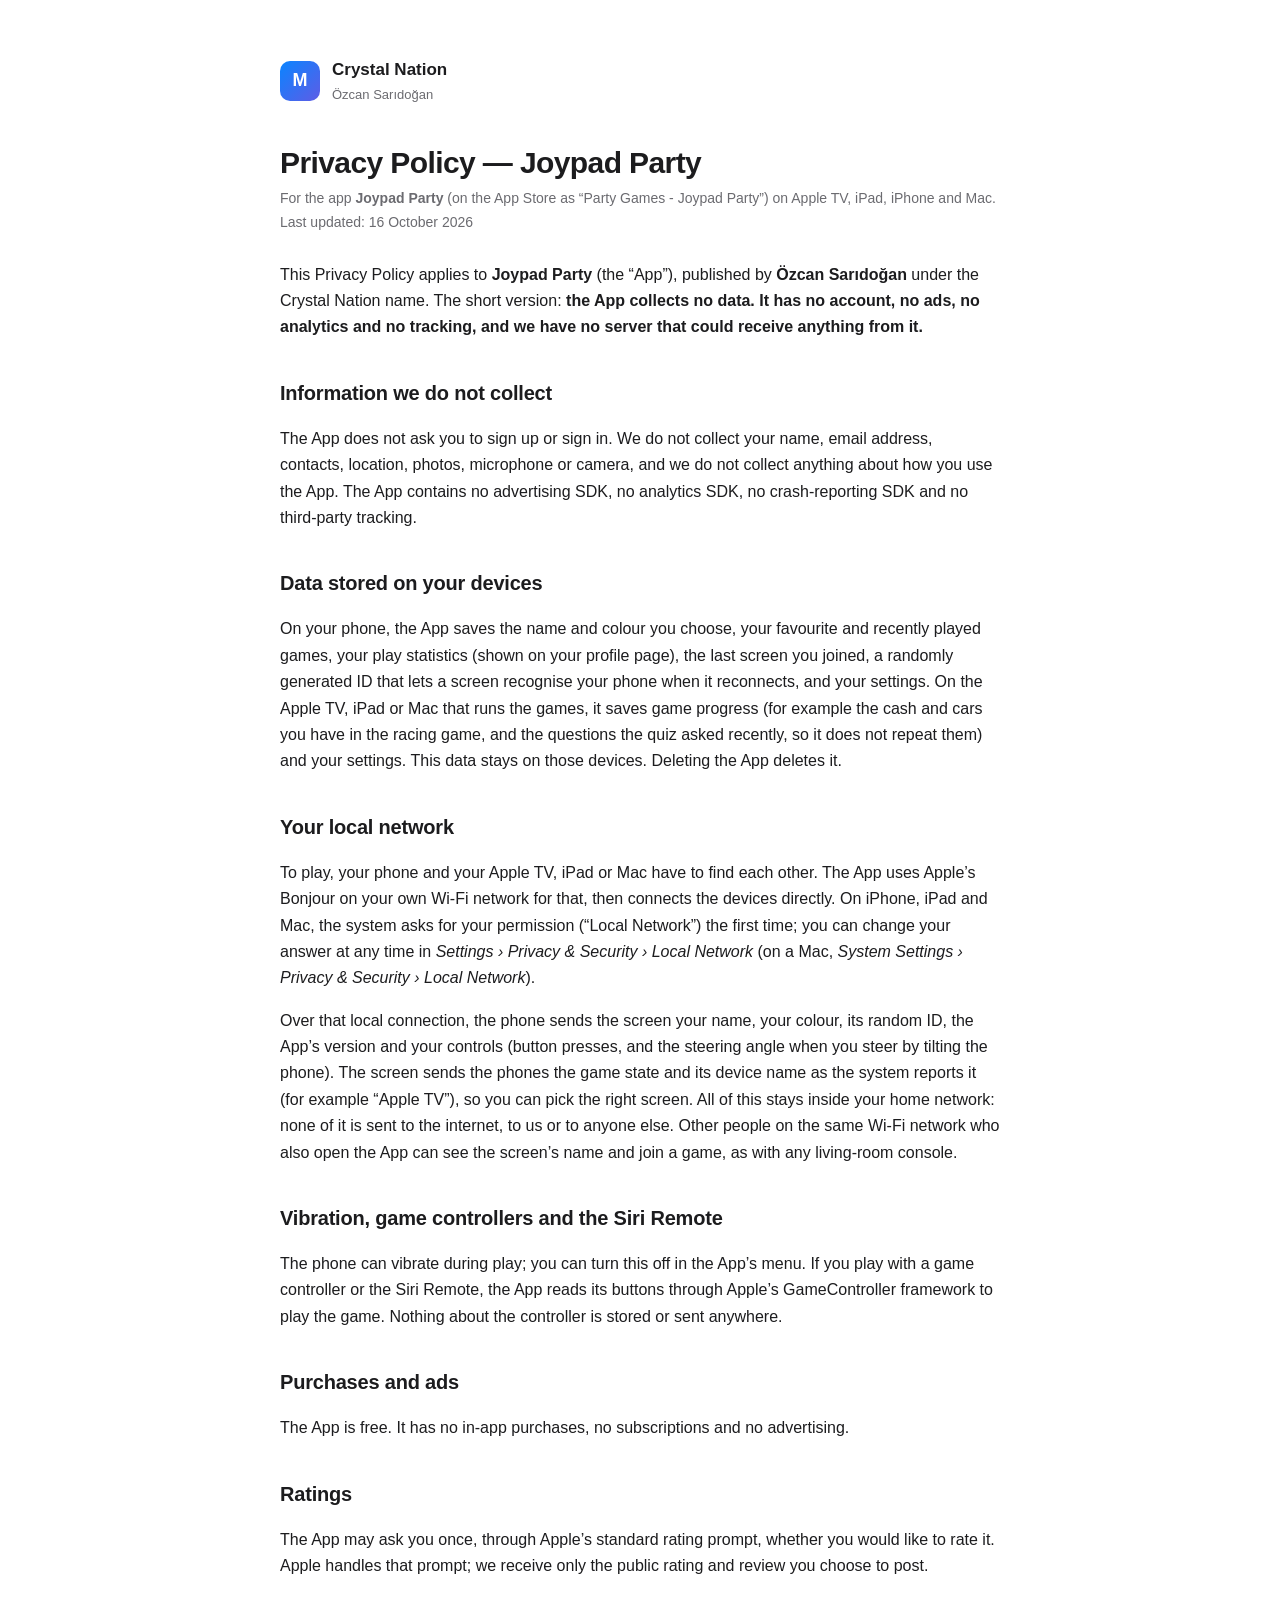
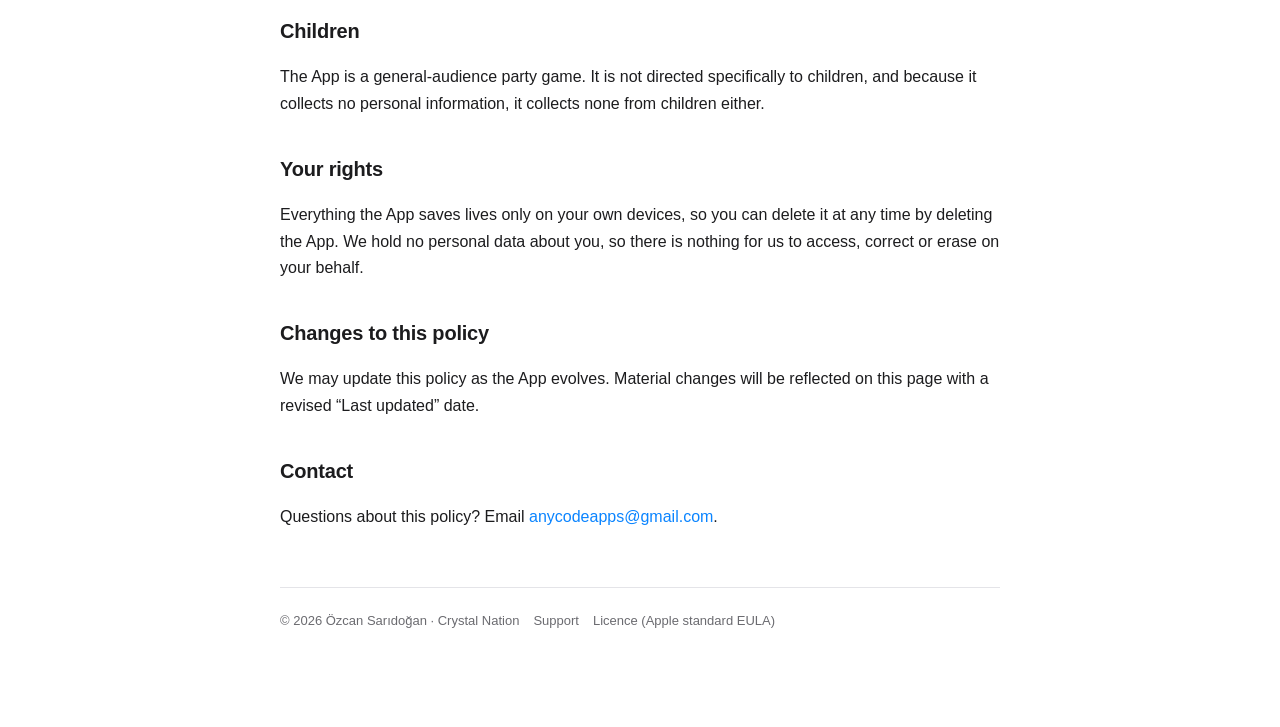
==== privacy-joypad-party.html @ 6510ea64 "Joypad Party: publisher name Crystal Nation" ====
<!doctype html>
<html lang="en">
<head>
<meta charset="utf-8">
<meta name="viewport" content="width=device-width, initial-scale=1">
<title>Privacy Policy — Joypad Party</title>
<link rel="stylesheet" href="style.css">
</head>
<body>
<div class="wrap">
  <header class="site">
    <div class="logo">M</div>
    <div class="brand">Crystal Nation<small>Özcan Sarıdoğan</small></div>
  </header>

  <h1>Privacy Policy — Joypad Party</h1>
  <p class="updated" style="margin-bottom:0">For the app <strong>Joypad Party</strong> (on the App Store as “Party Games - Joypad Party”) on Apple TV, iPad, iPhone and Mac.</p>
  <p class="updated">Last updated: 16 October 2026</p>

  <p>This Privacy Policy applies to <strong>Joypad Party</strong> (the “App”), published by <strong>Özcan Sarıdoğan</strong>
  under the Crystal Nation name. The short version: <strong>the App collects no data. It has no account, no ads, no analytics and
  no tracking, and we have no server that could receive anything from it.</strong></p>

  <h2>Information we do not collect</h2>
  <p>The App does not ask you to sign up or sign in. We do not collect your name, email address, contacts, location, photos,
  microphone or camera, and we do not collect anything about how you use the App. The App contains no advertising SDK, no
  analytics SDK, no crash-reporting SDK and no third-party tracking.</p>

  <h2>Data stored on your devices</h2>
  <p>On your phone, the App saves the name and colour you choose, your favourite and recently played games, your play
  statistics (shown on your profile page), the last screen you joined, a randomly generated ID that lets a screen recognise
  your phone when it reconnects, and your settings. On the Apple TV, iPad or Mac that runs the games, it saves game progress
  (for example the cash and cars you have in the racing game, and the questions the quiz asked recently, so it does not
  repeat them) and your settings. This data stays on those devices. Deleting the App deletes it.</p>

  <h2>Your local network</h2>
  <p>To play, your phone and your Apple TV, iPad or Mac have to find each other. The App uses Apple’s Bonjour on your own
  Wi-Fi network for that, then connects the devices directly. On iPhone, iPad and Mac, the system asks for your permission
  (“Local Network”) the first time; you can change your answer at any time in <em>Settings › Privacy &amp; Security › Local
  Network</em> (on a Mac, <em>System Settings › Privacy &amp; Security › Local Network</em>).</p>
  <p>Over that local connection, the phone sends the screen your name, your colour, its random ID, the App’s version and
  your controls (button presses, and the steering angle when you steer by tilting the phone). The screen sends the phones the
  game state and its device name as the system reports it (for example “Apple TV”), so you can pick the right screen. All of
  this stays inside your home network: none of it is sent to the internet, to us or to anyone else. Other people on the same
  Wi-Fi network who also open the App can see the screen’s name and join a game, as with any living-room console.</p>

  <h2>Vibration, game controllers and the Siri Remote</h2>
  <p>The phone can vibrate during play; you can turn this off in the App’s menu. If you play with a game controller or the
  Siri Remote, the App reads its buttons through Apple’s GameController framework to play the game. Nothing about the
  controller is stored or sent anywhere.</p>

  <h2>Purchases and ads</h2>
  <p>The App is free. It has no in-app purchases, no subscriptions and no advertising.</p>

  <h2>Ratings</h2>
  <p>The App may ask you once, through Apple’s standard rating prompt, whether you would like to rate it. Apple handles that
  prompt; we receive only the public rating and review you choose to post.</p>

  <h2>Children</h2>
  <p>The App is a general-audience party game. It is not directed specifically to children, and because it collects no
  personal information, it collects none from children either.</p>

  <h2>Your rights</h2>
  <p>Everything the App saves lives only on your own devices, so you can delete it at any time by deleting the App. We hold no
  personal data about you, so there is nothing for us to access, correct or erase on your behalf.</p>

  <h2>Changes to this policy</h2>
  <p>We may update this policy as the App evolves. Material changes will be reflected on this page with a revised “Last
  updated” date.</p>

  <h2>Contact</h2>
  <p class="contact">Questions about this policy? Email
  <a href="mailto:anycodeapps@gmail.com">anycodeapps@gmail.com</a>.</p>

  <footer class="site">
    <span>© 2026 Özcan Sarıdoğan · Crystal Nation</span>
    <a href="support-joypad-party.html">Support</a>
    <a href="https://www.apple.com/legal/internet-services/itunes/dev/stdeula/">Licence (Apple standard EULA)</a>
  </footer>
</div>
</body>
</html>
---- style.css ----
:root {
  --bg: #ffffff;
  --fg: #1c1c1e;
  --muted: #6b6b70;
  --card: #f6f6f8;
  --border: #e4e4e8;
  --accent: #0a84ff;
  --maxw: 720px;
}
@media (prefers-color-scheme: dark) {
  :root {
    --bg: #0f0f11;
    --fg: #ececf0;
    --muted: #9a9aa2;
    --card: #1a1a1e;
    --border: #2a2a30;
    --accent: #4aa3ff;
  }
}
* { box-sizing: border-box; }
html { -webkit-text-size-adjust: 100%; }
body {
  margin: 0;
  background: var(--bg);
  color: var(--fg);
  font: 16px/1.65 -apple-system, BlinkMacSystemFont, "Segoe UI", Roboto, Helvetica, Arial, sans-serif;
  padding: 0 20px;
}
.wrap { max-width: var(--maxw); margin: 0 auto; padding: 56px 0 96px; }
header.site { display: flex; align-items: center; gap: 12px; margin-bottom: 40px; }
header.site .logo {
  width: 40px; height: 40px; border-radius: 10px;
  background: linear-gradient(135deg, #0a84ff, #5e5ce6);
  display: grid; place-items: center; color: #fff; font-weight: 700; font-size: 18px;
}
header.site .brand { font-weight: 600; font-size: 17px; }
header.site .brand small { display: block; color: var(--muted); font-weight: 400; font-size: 13px; }
h1 { font-size: 30px; line-height: 1.2; margin: 0 0 6px; letter-spacing: -0.02em; }
h2 { font-size: 20px; margin: 36px 0 10px; letter-spacing: -0.01em; }
.updated { color: var(--muted); font-size: 14px; margin: 0 0 28px; }
p, li { color: var(--fg); }
a { color: var(--accent); text-decoration: none; }
a:hover { text-decoration: underline; }
ul { padding-left: 20px; }
li { margin: 6px 0; }
.card {
  background: var(--card); border: 1px solid var(--border);
  border-radius: 14px; padding: 20px 22px; margin: 18px 0;
}
.grid { display: grid; gap: 14px; grid-template-columns: 1fr 1fr; margin-top: 24px; }
@media (max-width: 560px) { .grid { grid-template-columns: 1fr; } }
.tile {
  display: block; background: var(--card); border: 1px solid var(--border);
  border-radius: 14px; padding: 18px 20px; color: var(--fg);
}
.tile:hover { border-color: var(--accent); text-decoration: none; }
.tile strong { display: block; font-size: 16px; margin-bottom: 2px; }
.tile span { color: var(--muted); font-size: 14px; }
footer.site {
  margin-top: 56px; padding-top: 22px; border-top: 1px solid var(--border);
  color: var(--muted); font-size: 13px; display: flex; flex-wrap: wrap; gap: 14px;
}
footer.site a { color: var(--muted); }
.contact { font-weight: 500; }
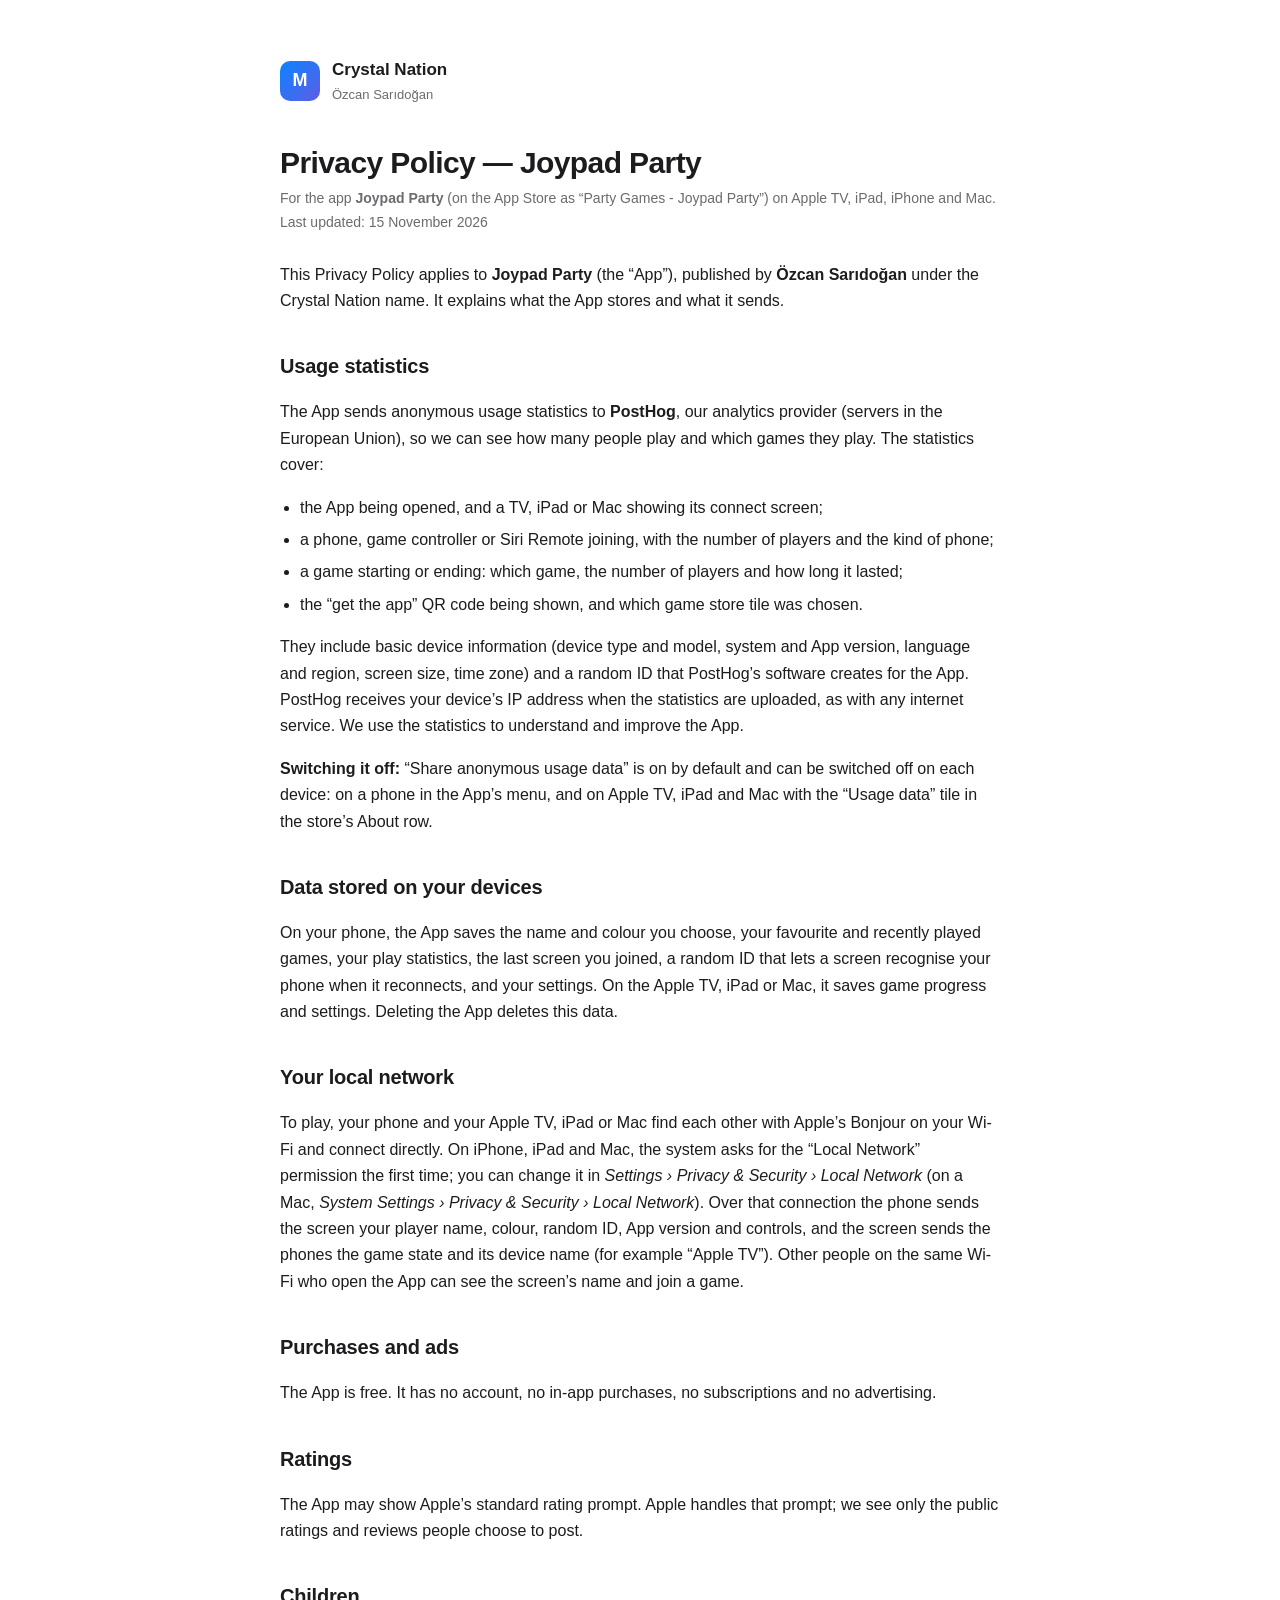
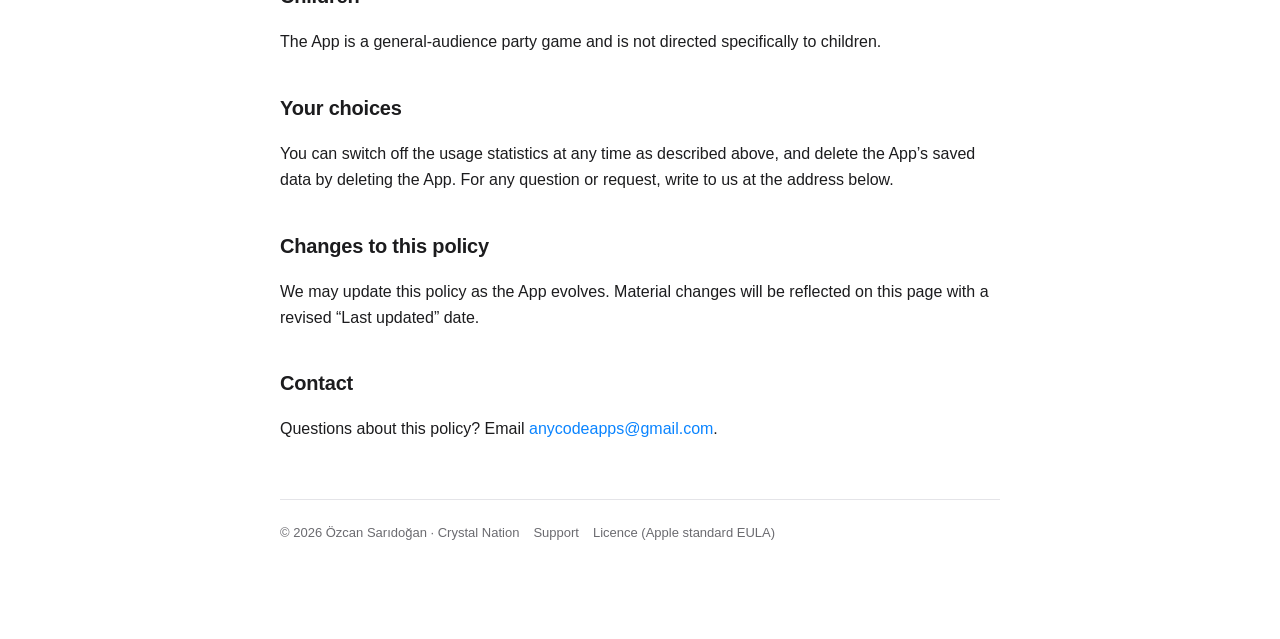
==== commit b0403513: "Joypad Party: usage statistics (PostHog) in the privacy policy Co-Authored-By: Claude Opus 5.5 <nore" ====
--- a/privacy-joypad-party.html
+++ b/privacy-joypad-party.html
@@ -15,54 +15,52 @@
 
   <h1>Privacy Policy — Joypad Party</h1>
   <p class="updated" style="margin-bottom:0">For the app <strong>Joypad Party</strong> (on the App Store as “Party Games - Joypad Party”) on Apple TV, iPad, iPhone and Mac.</p>
-  <p class="updated">Last updated: 16 October 2026</p>
+  <p class="updated">Last updated: 15 November 2026</p>
 
   <p>This Privacy Policy applies to <strong>Joypad Party</strong> (the “App”), published by <strong>Özcan Sarıdoğan</strong>
-  under the Crystal Nation name. The short version: <strong>the App collects no data. It has no account, no ads, no analytics and
-  no tracking, and we have no server that could receive anything from it.</strong></p>
+  under the Crystal Nation name. It explains what the App stores and what it sends.</p>
 
-  <h2>Information we do not collect</h2>
-  <p>The App does not ask you to sign up or sign in. We do not collect your name, email address, contacts, location, photos,
-  microphone or camera, and we do not collect anything about how you use the App. The App contains no advertising SDK, no
-  analytics SDK, no crash-reporting SDK and no third-party tracking.</p>
+  <h2>Usage statistics</h2>
+  <p>The App sends anonymous usage statistics to <strong>PostHog</strong>, our analytics provider (servers in the European
+  Union), so we can see how many people play and which games they play. The statistics cover:</p>
+  <ul>
+    <li>the App being opened, and a TV, iPad or Mac showing its connect screen;</li>
+    <li>a phone, game controller or Siri Remote joining, with the number of players and the kind of phone;</li>
+    <li>a game starting or ending: which game, the number of players and how long it lasted;</li>
+    <li>the “get the app” QR code being shown, and which game store tile was chosen.</li>
+  </ul>
+  <p>They include basic device information (device type and model, system and App version, language and region, screen
+  size, time zone) and a random ID that PostHog’s software creates for the App. PostHog receives your device’s IP address
+  when the statistics are uploaded, as with any internet service. We use the statistics to understand and improve the App.</p>
+  <p><strong>Switching it off:</strong> “Share anonymous usage data” is on by default and can be switched off on each device:
+  on a phone in the App’s menu, and on Apple TV, iPad and Mac with the “Usage data” tile in the store’s About row.</p>
 
   <h2>Data stored on your devices</h2>
   <p>On your phone, the App saves the name and colour you choose, your favourite and recently played games, your play
-  statistics (shown on your profile page), the last screen you joined, a randomly generated ID that lets a screen recognise
-  your phone when it reconnects, and your settings. On the Apple TV, iPad or Mac that runs the games, it saves game progress
-  (for example the cash and cars you have in the racing game, and the questions the quiz asked recently, so it does not
-  repeat them) and your settings. This data stays on those devices. Deleting the App deletes it.</p>
+  statistics, the last screen you joined, a random ID that lets a screen recognise your phone when it reconnects, and your
+  settings. On the Apple TV, iPad or Mac, it saves game progress and settings. Deleting the App deletes this data.</p>
 
   <h2>Your local network</h2>
-  <p>To play, your phone and your Apple TV, iPad or Mac have to find each other. The App uses Apple’s Bonjour on your own
-  Wi-Fi network for that, then connects the devices directly. On iPhone, iPad and Mac, the system asks for your permission
-  (“Local Network”) the first time; you can change your answer at any time in <em>Settings › Privacy &amp; Security › Local
-  Network</em> (on a Mac, <em>System Settings › Privacy &amp; Security › Local Network</em>).</p>
-  <p>Over that local connection, the phone sends the screen your name, your colour, its random ID, the App’s version and
-  your controls (button presses, and the steering angle when you steer by tilting the phone). The screen sends the phones the
-  game state and its device name as the system reports it (for example “Apple TV”), so you can pick the right screen. All of
-  this stays inside your home network: none of it is sent to the internet, to us or to anyone else. Other people on the same
-  Wi-Fi network who also open the App can see the screen’s name and join a game, as with any living-room console.</p>
-
-  <h2>Vibration, game controllers and the Siri Remote</h2>
-  <p>The phone can vibrate during play; you can turn this off in the App’s menu. If you play with a game controller or the
-  Siri Remote, the App reads its buttons through Apple’s GameController framework to play the game. Nothing about the
-  controller is stored or sent anywhere.</p>
+  <p>To play, your phone and your Apple TV, iPad or Mac find each other with Apple’s Bonjour on your Wi-Fi and connect
+  directly. On iPhone, iPad and Mac, the system asks for the “Local Network” permission the first time; you can change it in
+  <em>Settings › Privacy &amp; Security › Local Network</em> (on a Mac, <em>System Settings › Privacy &amp; Security ›
+  Local Network</em>). Over that connection the phone sends the screen your player name, colour, random ID, App version and
+  controls, and the screen sends the phones the game state and its device name (for example “Apple TV”). Other people on the
+  same Wi-Fi who open the App can see the screen’s name and join a game.</p>
 
   <h2>Purchases and ads</h2>
-  <p>The App is free. It has no in-app purchases, no subscriptions and no advertising.</p>
+  <p>The App is free. It has no account, no in-app purchases, no subscriptions and no advertising.</p>
 
   <h2>Ratings</h2>
-  <p>The App may ask you once, through Apple’s standard rating prompt, whether you would like to rate it. Apple handles that
-  prompt; we receive only the public rating and review you choose to post.</p>
+  <p>The App may show Apple’s standard rating prompt. Apple handles that prompt; we see only the public ratings and reviews
+  people choose to post.</p>
 
   <h2>Children</h2>
-  <p>The App is a general-audience party game. It is not directed specifically to children, and because it collects no
-  personal information, it collects none from children either.</p>
+  <p>The App is a general-audience party game and is not directed specifically to children.</p>
 
-  <h2>Your rights</h2>
-  <p>Everything the App saves lives only on your own devices, so you can delete it at any time by deleting the App. We hold no
-  personal data about you, so there is nothing for us to access, correct or erase on your behalf.</p>
+  <h2>Your choices</h2>
+  <p>You can switch off the usage statistics at any time as described above, and delete the App’s saved data by deleting the
+  App. For any question or request, write to us at the address below.</p>
 
   <h2>Changes to this policy</h2>
   <p>We may update this policy as the App evolves. Material changes will be reflected on this page with a revised “Last
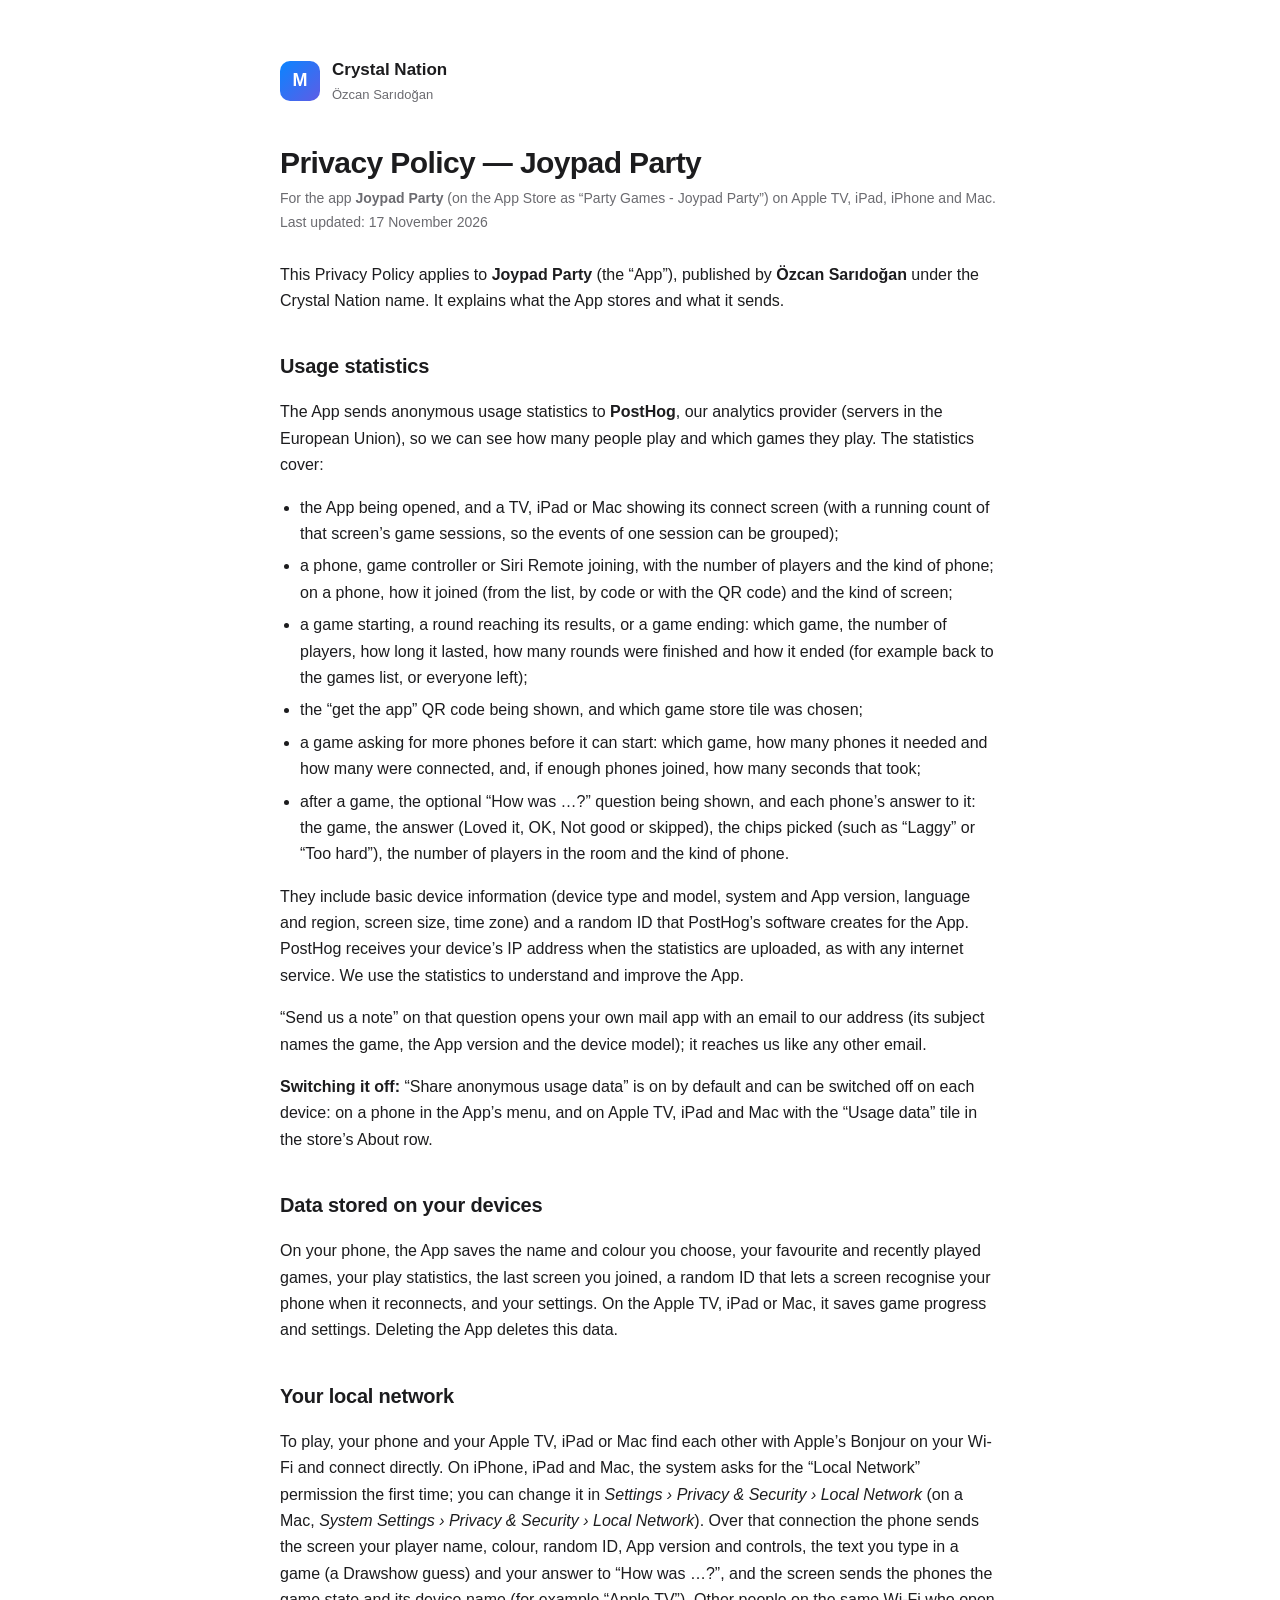
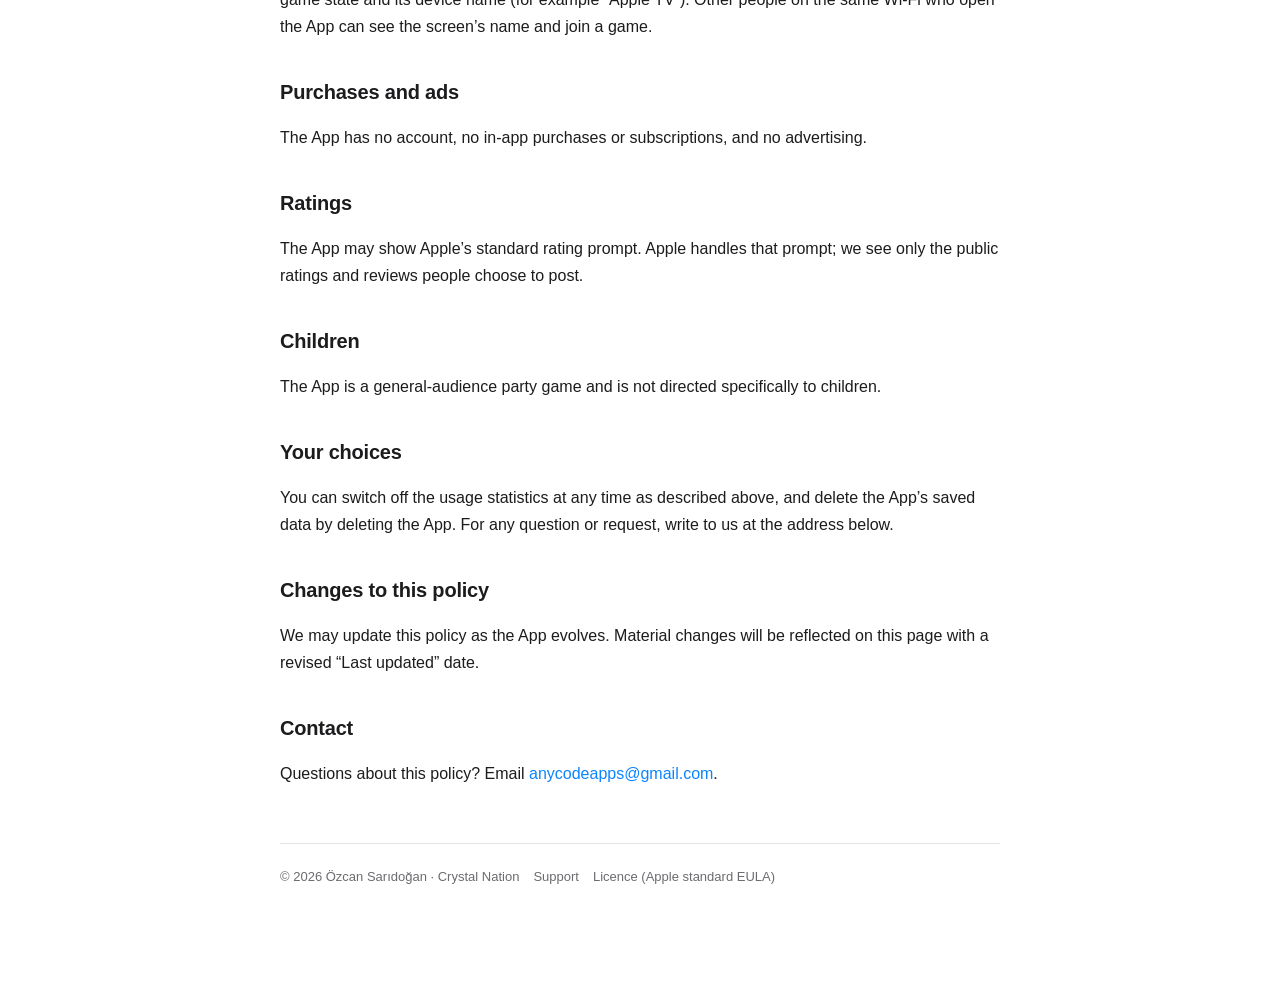
==== commit 41110a94: "Joypad Party 1.2.0: privacy (feedback answers, rounds, phone counts) + support (8 games, players per" ====
--- a/privacy-joypad-party.html
+++ b/privacy-joypad-party.html
@@ -15,7 +15,7 @@
 
   <h1>Privacy Policy — Joypad Party</h1>
   <p class="updated" style="margin-bottom:0">For the app <strong>Joypad Party</strong> (on the App Store as “Party Games - Joypad Party”) on Apple TV, iPad, iPhone and Mac.</p>
-  <p class="updated">Last updated: 15 November 2026</p>
+  <p class="updated">Last updated: 17 November 2026</p>
 
   <p>This Privacy Policy applies to <strong>Joypad Party</strong> (the “App”), published by <strong>Özcan Sarıdoğan</strong>
   under the Crystal Nation name. It explains what the App stores and what it sends.</p>
@@ -24,14 +24,17 @@
   <p>The App sends anonymous usage statistics to <strong>PostHog</strong>, our analytics provider (servers in the European
   Union), so we can see how many people play and which games they play. The statistics cover:</p>
   <ul>
-    <li>the App being opened, and a TV, iPad or Mac showing its connect screen;</li>
-    <li>a phone, game controller or Siri Remote joining, with the number of players and the kind of phone;</li>
-    <li>a game starting or ending: which game, the number of players and how long it lasted;</li>
-    <li>the “get the app” QR code being shown, and which game store tile was chosen.</li>
+    <li>the App being opened, and a TV, iPad or Mac showing its connect screen (with a running count of that screen’s game sessions, so the events of one session can be grouped);</li>
+    <li>a phone, game controller or Siri Remote joining, with the number of players and the kind of phone; on a phone, how it joined (from the list, by code or with the QR code) and the kind of screen;</li>
+    <li>a game starting, a round reaching its results, or a game ending: which game, the number of players, how long it lasted, how many rounds were finished and how it ended (for example back to the games list, or everyone left);</li>
+    <li>the “get the app” QR code being shown, and which game store tile was chosen;</li>
+    <li>a game asking for more phones before it can start: which game, how many phones it needed and how many were connected, and, if enough phones joined, how many seconds that took;</li>
+    <li>after a game, the optional “How was …?” question being shown, and each phone’s answer to it: the game, the answer (Loved it, OK, Not good or skipped), the chips picked (such as “Laggy” or “Too hard”), the number of players in the room and the kind of phone.</li>
   </ul>
   <p>They include basic device information (device type and model, system and App version, language and region, screen
   size, time zone) and a random ID that PostHog’s software creates for the App. PostHog receives your device’s IP address
   when the statistics are uploaded, as with any internet service. We use the statistics to understand and improve the App.</p>
+  <p>“Send us a note” on that question opens your own mail app with an email to our address (its subject names the game, the App version and the device model); it reaches us like any other email.</p>
   <p><strong>Switching it off:</strong> “Share anonymous usage data” is on by default and can be switched off on each device:
   on a phone in the App’s menu, and on Apple TV, iPad and Mac with the “Usage data” tile in the store’s About row.</p>
 
@@ -45,11 +48,11 @@
   directly. On iPhone, iPad and Mac, the system asks for the “Local Network” permission the first time; you can change it in
   <em>Settings › Privacy &amp; Security › Local Network</em> (on a Mac, <em>System Settings › Privacy &amp; Security ›
   Local Network</em>). Over that connection the phone sends the screen your player name, colour, random ID, App version and
-  controls, and the screen sends the phones the game state and its device name (for example “Apple TV”). Other people on the
+  controls, the text you type in a game (a Drawshow guess) and your answer to “How was …?”, and the screen sends the phones the game state and its device name (for example “Apple TV”). Other people on the
   same Wi-Fi who open the App can see the screen’s name and join a game.</p>
 
   <h2>Purchases and ads</h2>
-  <p>The App is free. It has no account, no in-app purchases, no subscriptions and no advertising.</p>
+  <p>The App has no account, no in-app purchases or subscriptions, and no advertising.</p>
 
   <h2>Ratings</h2>
   <p>The App may show Apple’s standard rating prompt. Apple handles that prompt; we see only the public ratings and reviews
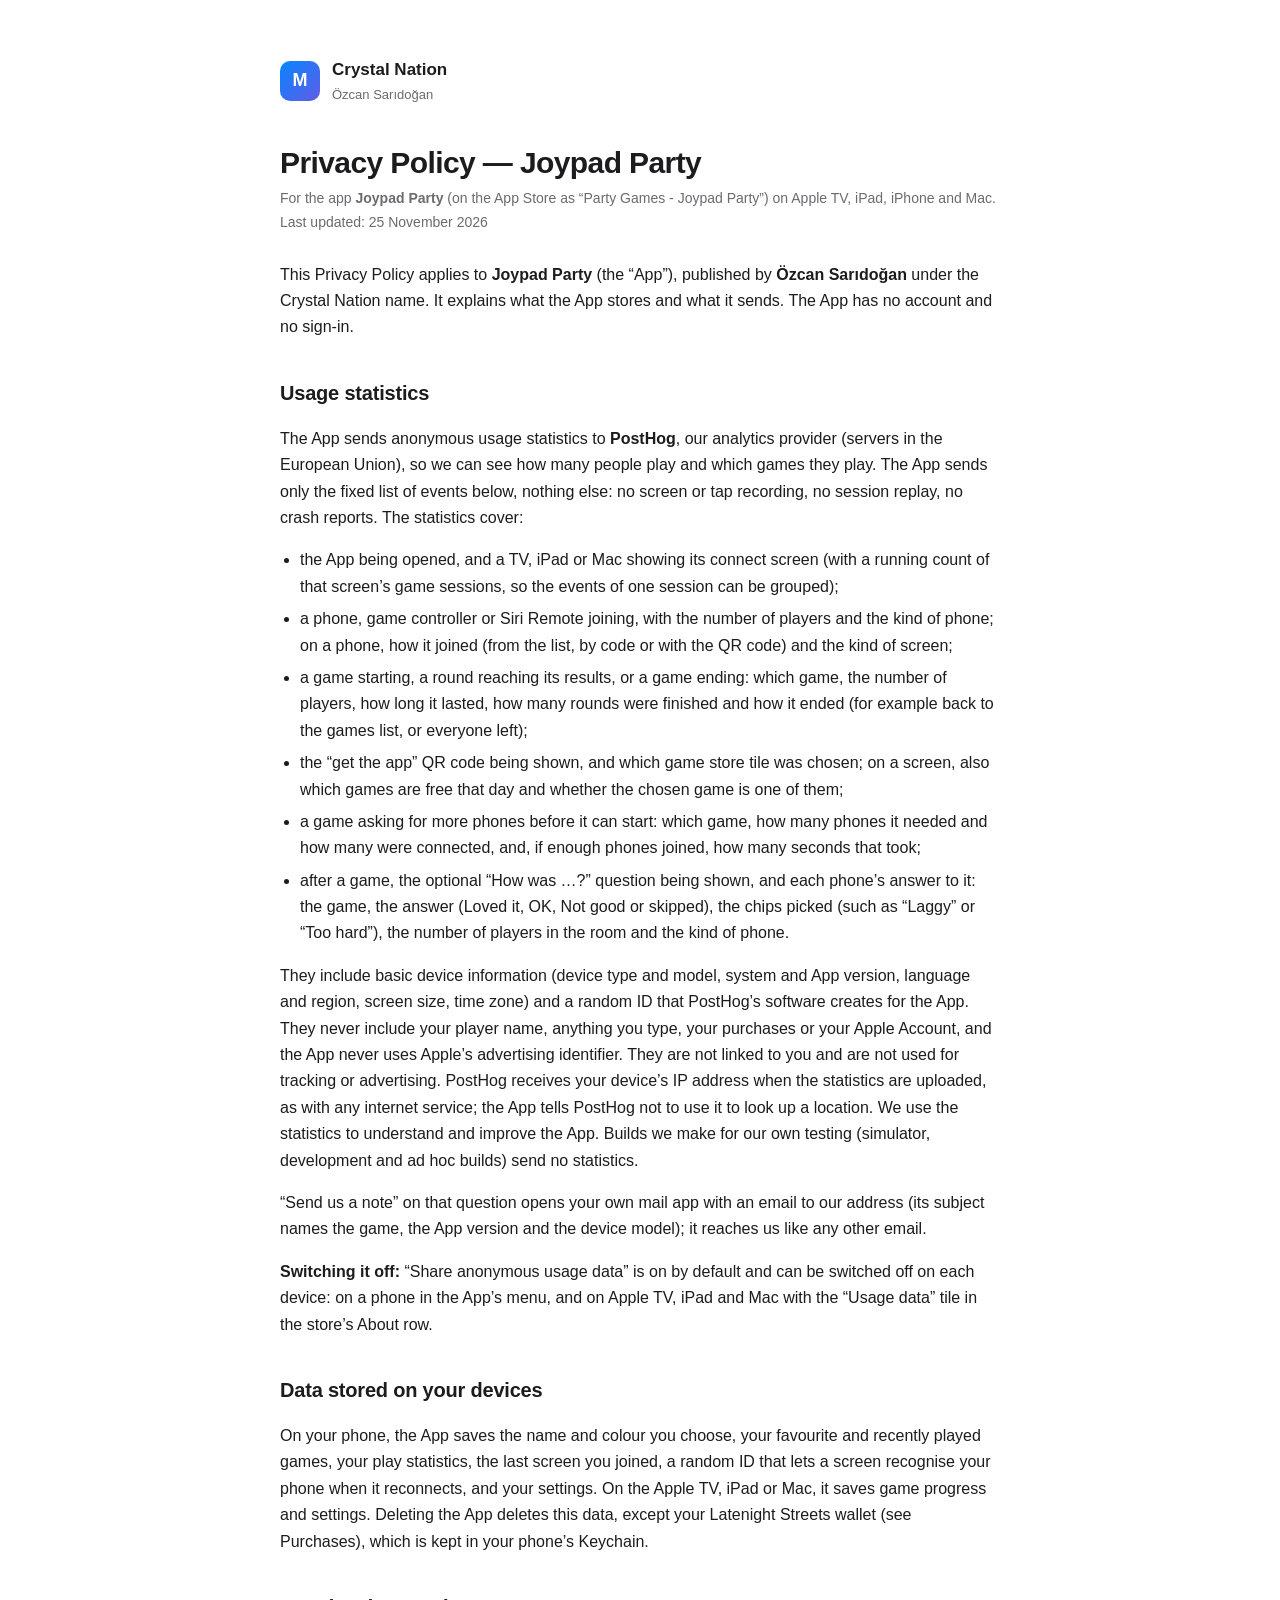
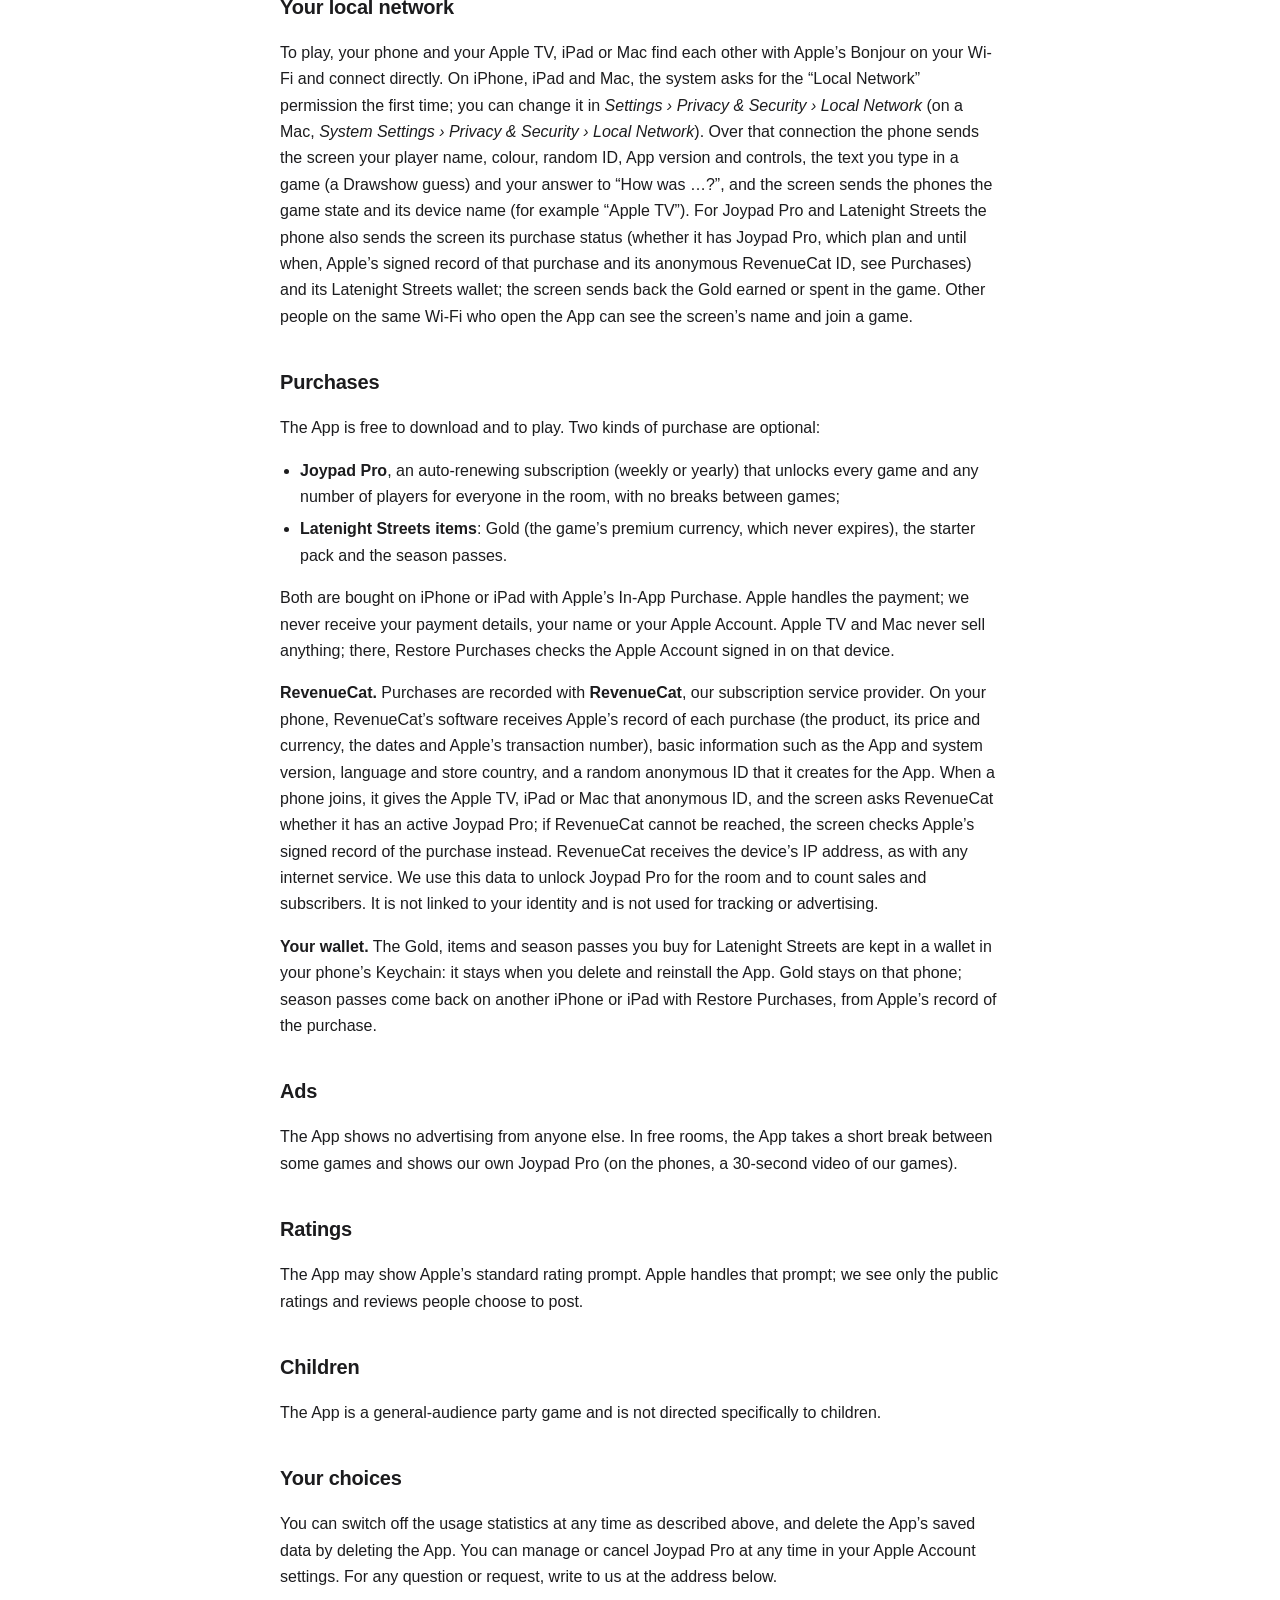
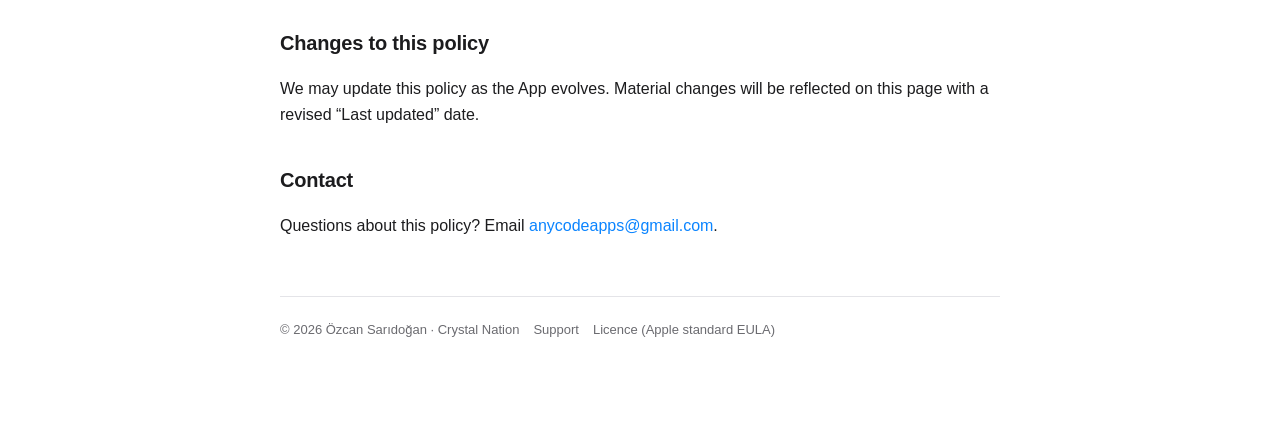
==== commit 9ef02ca4: "Joypad Party 1.3.0: privacy (Purchases: Joypad Pro + Latenight Streets via Apple IAP, RevenueCat; no" ====
--- a/privacy-joypad-party.html
+++ b/privacy-joypad-party.html
@@ -15,25 +15,30 @@
 
   <h1>Privacy Policy — Joypad Party</h1>
   <p class="updated" style="margin-bottom:0">For the app <strong>Joypad Party</strong> (on the App Store as “Party Games - Joypad Party”) on Apple TV, iPad, iPhone and Mac.</p>
-  <p class="updated">Last updated: 17 November 2026</p>
+  <p class="updated">Last updated: 25 November 2026</p>
 
   <p>This Privacy Policy applies to <strong>Joypad Party</strong> (the “App”), published by <strong>Özcan Sarıdoğan</strong>
-  under the Crystal Nation name. It explains what the App stores and what it sends.</p>
+  under the Crystal Nation name. It explains what the App stores and what it sends. The App has no account and no sign-in.</p>
 
   <h2>Usage statistics</h2>
   <p>The App sends anonymous usage statistics to <strong>PostHog</strong>, our analytics provider (servers in the European
-  Union), so we can see how many people play and which games they play. The statistics cover:</p>
+  Union), so we can see how many people play and which games they play. The App sends only the fixed list of events below,
+  nothing else: no screen or tap recording, no session replay, no crash reports. The statistics cover:</p>
   <ul>
     <li>the App being opened, and a TV, iPad or Mac showing its connect screen (with a running count of that screen’s game sessions, so the events of one session can be grouped);</li>
     <li>a phone, game controller or Siri Remote joining, with the number of players and the kind of phone; on a phone, how it joined (from the list, by code or with the QR code) and the kind of screen;</li>
     <li>a game starting, a round reaching its results, or a game ending: which game, the number of players, how long it lasted, how many rounds were finished and how it ended (for example back to the games list, or everyone left);</li>
-    <li>the “get the app” QR code being shown, and which game store tile was chosen;</li>
+    <li>the “get the app” QR code being shown, and which game store tile was chosen; on a screen, also which games are free that day and whether the chosen game is one of them;</li>
     <li>a game asking for more phones before it can start: which game, how many phones it needed and how many were connected, and, if enough phones joined, how many seconds that took;</li>
     <li>after a game, the optional “How was …?” question being shown, and each phone’s answer to it: the game, the answer (Loved it, OK, Not good or skipped), the chips picked (such as “Laggy” or “Too hard”), the number of players in the room and the kind of phone.</li>
   </ul>
   <p>They include basic device information (device type and model, system and App version, language and region, screen
-  size, time zone) and a random ID that PostHog’s software creates for the App. PostHog receives your device’s IP address
-  when the statistics are uploaded, as with any internet service. We use the statistics to understand and improve the App.</p>
+  size, time zone) and a random ID that PostHog’s software creates for the App. They never include your player name,
+  anything you type, your purchases or your Apple Account, and the App never uses Apple’s advertising identifier. They are
+  not linked to you and are not used for tracking or advertising. PostHog receives your device’s IP address when the
+  statistics are uploaded, as with any internet service; the App tells PostHog not to use it to look up a location. We use
+  the statistics to understand and improve the App. Builds we make for our own testing (simulator, development and ad hoc
+  builds) send no statistics.</p>
   <p>“Send us a note” on that question opens your own mail app with an email to our address (its subject names the game, the App version and the device model); it reaches us like any other email.</p>
   <p><strong>Switching it off:</strong> “Share anonymous usage data” is on by default and can be switched off on each device:
   on a phone in the App’s menu, and on Apple TV, iPad and Mac with the “Usage data” tile in the store’s About row.</p>
@@ -41,18 +46,46 @@
   <h2>Data stored on your devices</h2>
   <p>On your phone, the App saves the name and colour you choose, your favourite and recently played games, your play
   statistics, the last screen you joined, a random ID that lets a screen recognise your phone when it reconnects, and your
-  settings. On the Apple TV, iPad or Mac, it saves game progress and settings. Deleting the App deletes this data.</p>
+  settings. On the Apple TV, iPad or Mac, it saves game progress and settings. Deleting the App deletes this data, except
+  your Latenight Streets wallet (see Purchases), which is kept in your phone’s Keychain.</p>
 
   <h2>Your local network</h2>
   <p>To play, your phone and your Apple TV, iPad or Mac find each other with Apple’s Bonjour on your Wi-Fi and connect
   directly. On iPhone, iPad and Mac, the system asks for the “Local Network” permission the first time; you can change it in
   <em>Settings › Privacy &amp; Security › Local Network</em> (on a Mac, <em>System Settings › Privacy &amp; Security ›
   Local Network</em>). Over that connection the phone sends the screen your player name, colour, random ID, App version and
-  controls, the text you type in a game (a Drawshow guess) and your answer to “How was …?”, and the screen sends the phones the game state and its device name (for example “Apple TV”). Other people on the
+  controls, the text you type in a game (a Drawshow guess) and your answer to “How was …?”, and the screen sends the phones the game state and its device name (for example “Apple TV”). For Joypad Pro and
+  Latenight Streets the phone also sends the screen its purchase status (whether it has Joypad Pro, which plan and until
+  when, Apple’s signed record of that purchase and its anonymous RevenueCat ID, see Purchases) and its Latenight Streets
+  wallet; the screen sends back the Gold earned or spent in the game. Other people on the
   same Wi-Fi who open the App can see the screen’s name and join a game.</p>
 
-  <h2>Purchases and ads</h2>
-  <p>The App has no account, no in-app purchases or subscriptions, and no advertising.</p>
+  <h2>Purchases</h2>
+  <p>The App is free to download and to play. Two kinds of purchase are optional:</p>
+  <ul>
+    <li><strong>Joypad Pro</strong>, an auto-renewing subscription (weekly or yearly) that unlocks every game and any number
+    of players for everyone in the room, with no breaks between games;</li>
+    <li><strong>Latenight Streets items</strong>: Gold (the game’s premium currency, which never expires), the starter pack
+    and the season passes.</li>
+  </ul>
+  <p>Both are bought on iPhone or iPad with Apple’s In-App Purchase. Apple handles the payment; we never receive your
+  payment details, your name or your Apple Account. Apple TV and Mac never sell anything; there, Restore Purchases checks
+  the Apple Account signed in on that device.</p>
+  <p><strong>RevenueCat.</strong> Purchases are recorded with <strong>RevenueCat</strong>, our subscription service
+  provider. On your phone, RevenueCat’s software receives Apple’s record of each purchase (the product, its price and
+  currency, the dates and Apple’s transaction number), basic information such as the App and system version, language and
+  store country, and a random anonymous ID that it creates for the App. When a phone joins, it gives the Apple TV, iPad or
+  Mac that anonymous ID, and the screen asks RevenueCat whether it has an active Joypad Pro; if RevenueCat cannot be
+  reached, the screen checks Apple’s signed record of the purchase instead. RevenueCat receives the device’s IP address, as
+  with any internet service. We use this data to unlock Joypad Pro for the room and to count sales and subscribers. It is
+  not linked to your identity and is not used for tracking or advertising.</p>
+  <p><strong>Your wallet.</strong> The Gold, items and season passes you buy for Latenight Streets are kept in a wallet in
+  your phone’s Keychain: it stays when you delete and reinstall the App. Gold stays on that phone; season passes come
+  back on another iPhone or iPad with Restore Purchases, from Apple’s record of the purchase.</p>
+
+  <h2>Ads</h2>
+  <p>The App shows no advertising from anyone else. In free rooms, the App takes a short break between some games and shows
+  our own Joypad Pro (on the phones, a 30-second video of our games).</p>
 
   <h2>Ratings</h2>
   <p>The App may show Apple’s standard rating prompt. Apple handles that prompt; we see only the public ratings and reviews
@@ -63,7 +96,8 @@
 
   <h2>Your choices</h2>
   <p>You can switch off the usage statistics at any time as described above, and delete the App’s saved data by deleting the
-  App. For any question or request, write to us at the address below.</p>
+  App. You can manage or cancel Joypad Pro at any time in your Apple Account settings. For any question or request, write to
+  us at the address below.</p>
 
   <h2>Changes to this policy</h2>
   <p>We may update this policy as the App evolves. Material changes will be reflected on this page with a revised “Last
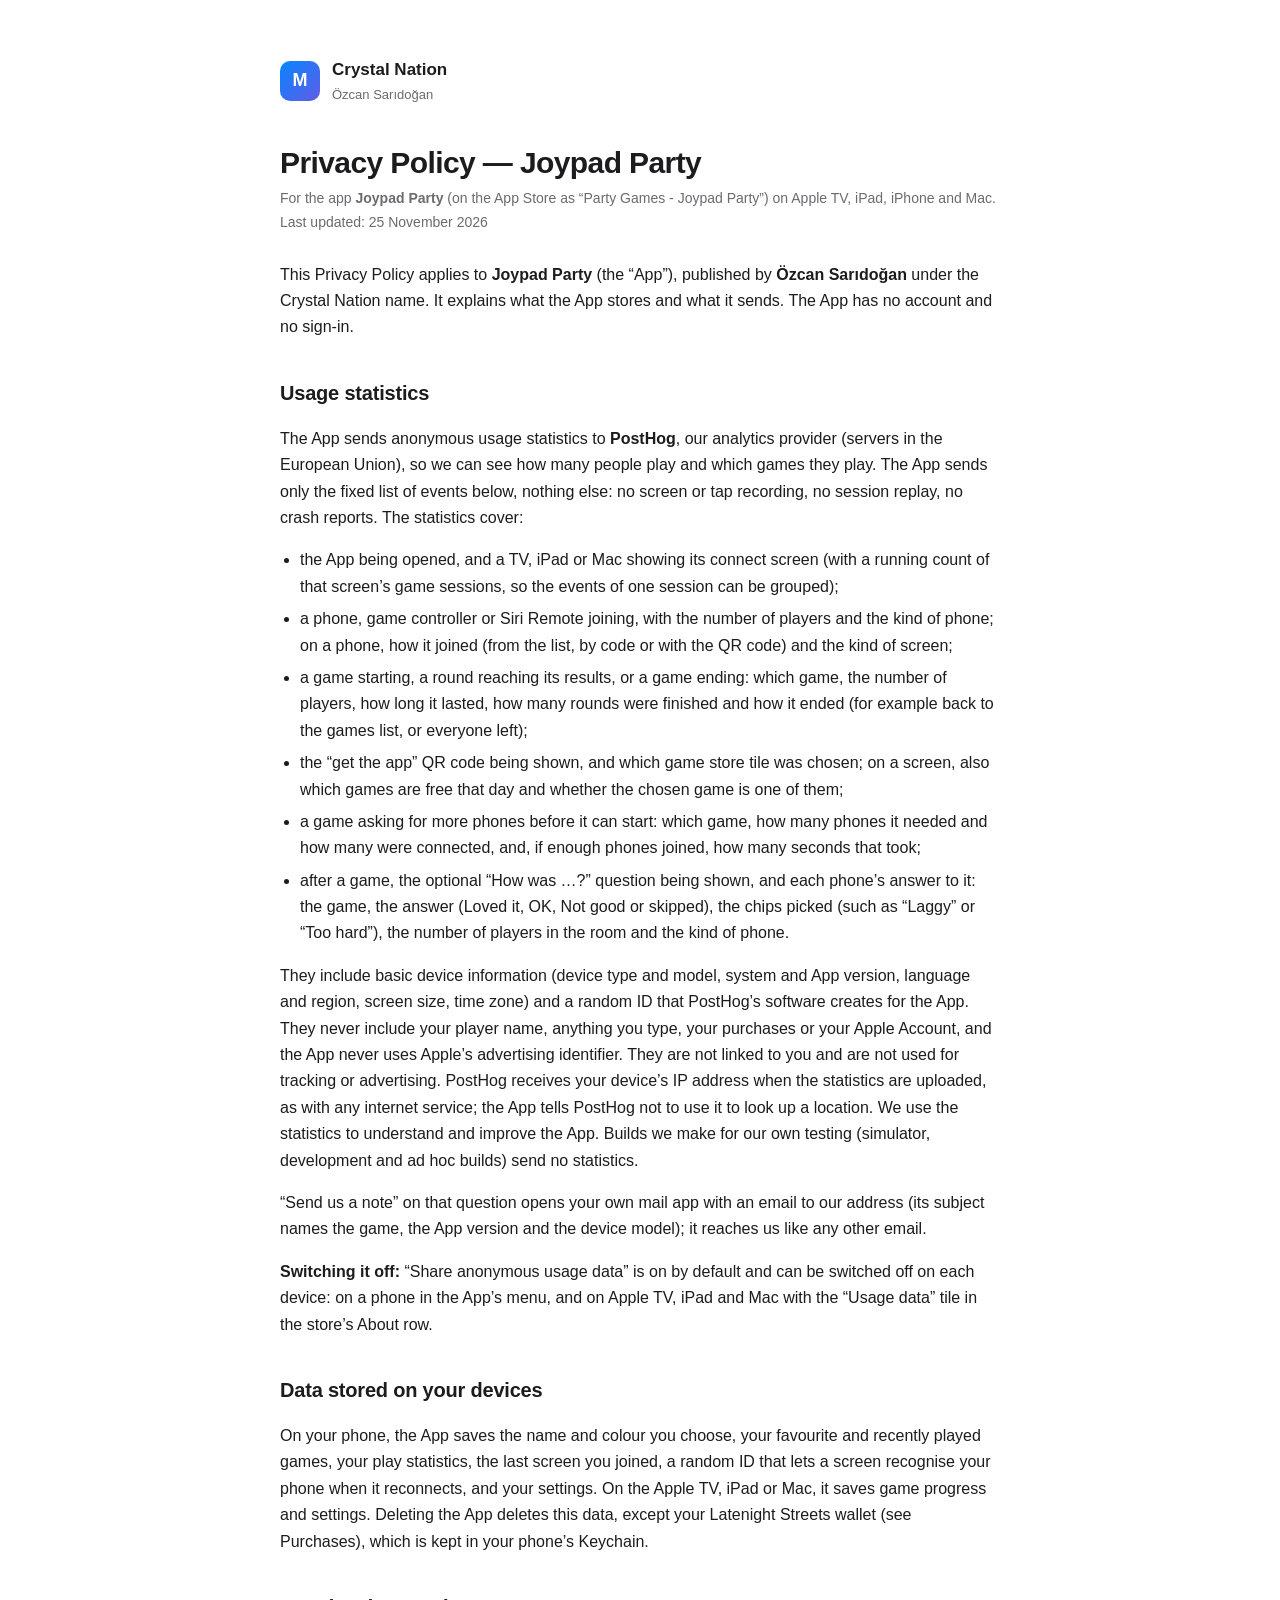
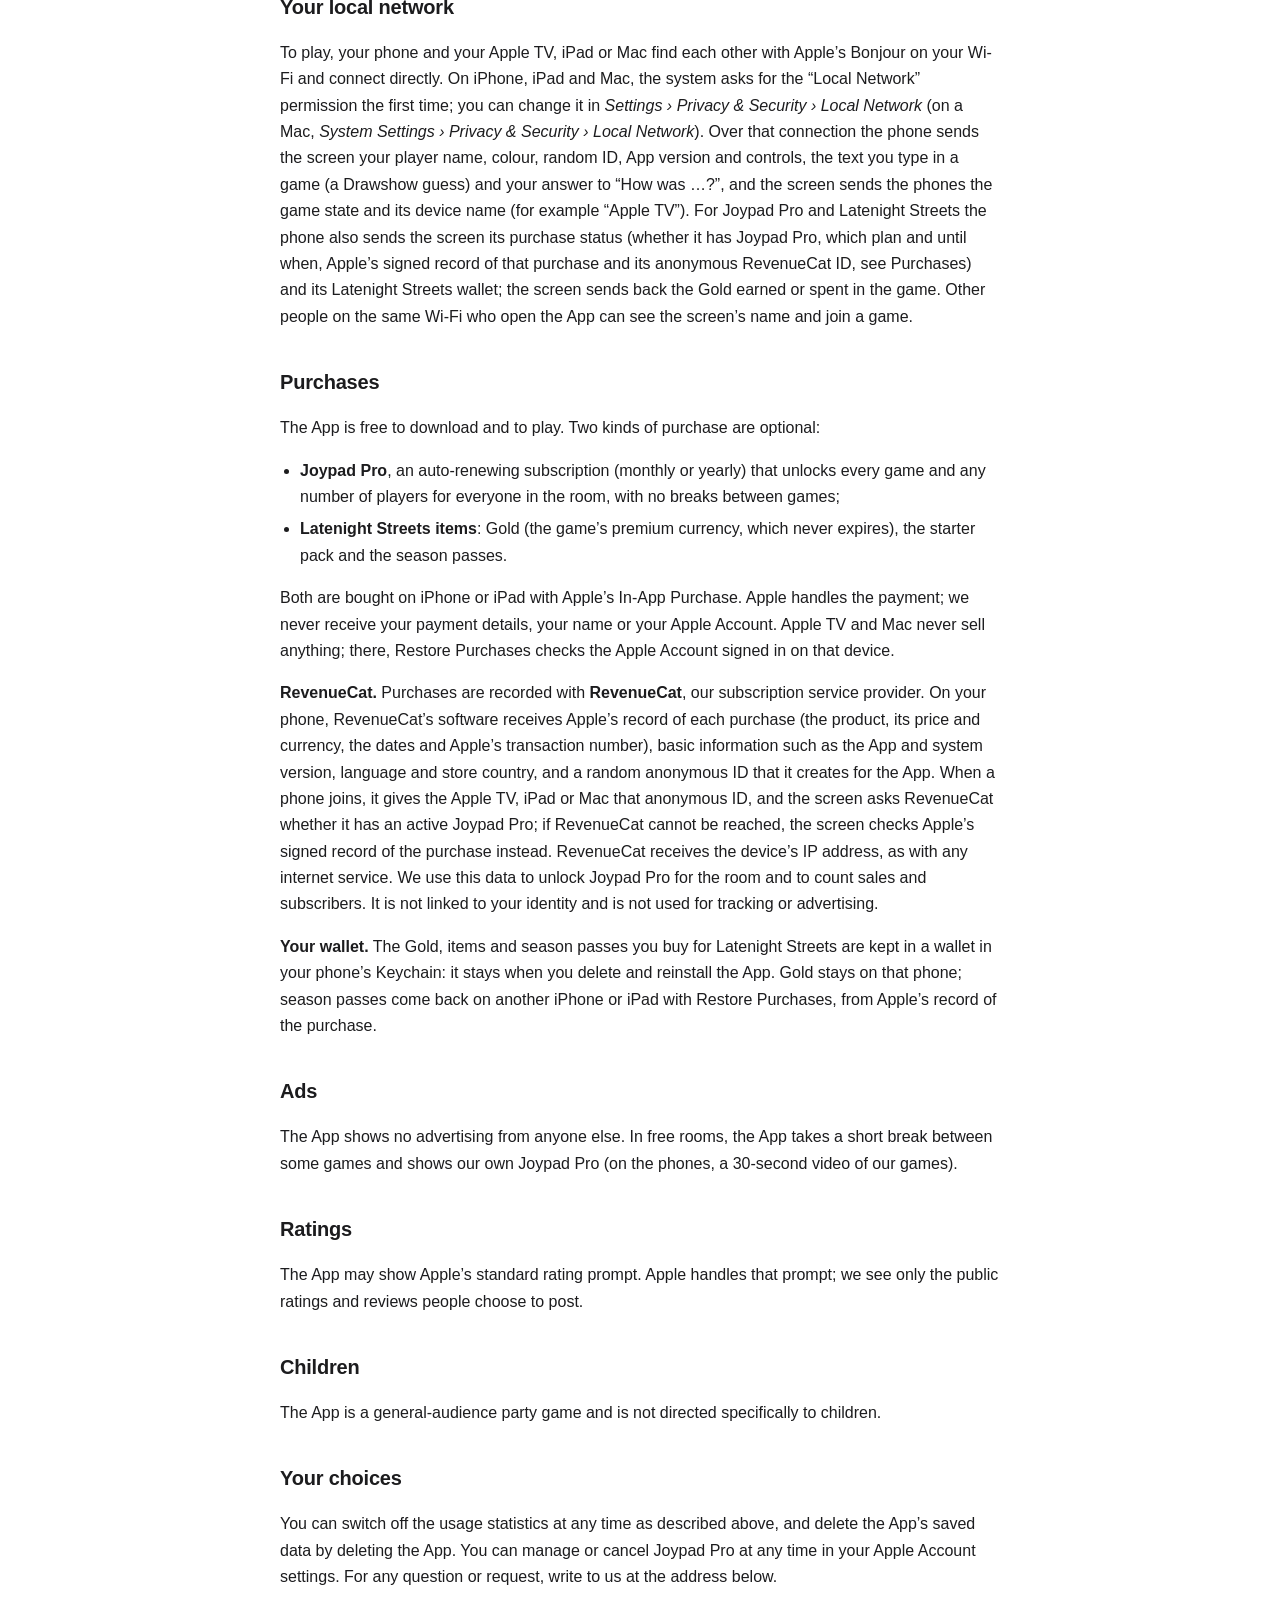
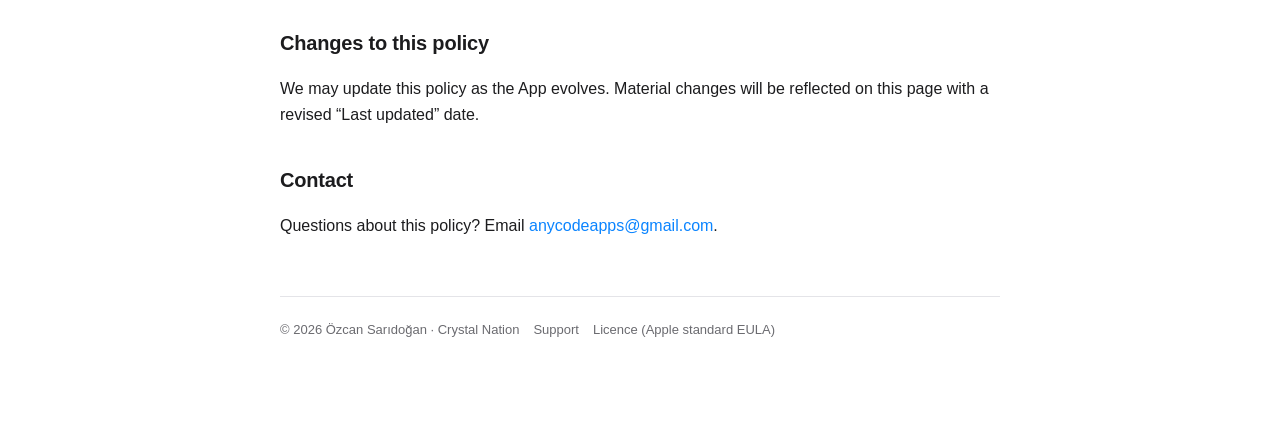
==== commit 37eb9f7e: "Joypad Party 1.3.0: Joypad Pro is monthly or yearly (owner pricing)" ====
--- a/privacy-joypad-party.html
+++ b/privacy-joypad-party.html
@@ -63,7 +63,7 @@
   <h2>Purchases</h2>
   <p>The App is free to download and to play. Two kinds of purchase are optional:</p>
   <ul>
-    <li><strong>Joypad Pro</strong>, an auto-renewing subscription (weekly or yearly) that unlocks every game and any number
+    <li><strong>Joypad Pro</strong>, an auto-renewing subscription (monthly or yearly) that unlocks every game and any number
     of players for everyone in the room, with no breaks between games;</li>
     <li><strong>Latenight Streets items</strong>: Gold (the game’s premium currency, which never expires), the starter pack
     and the season passes.</li>
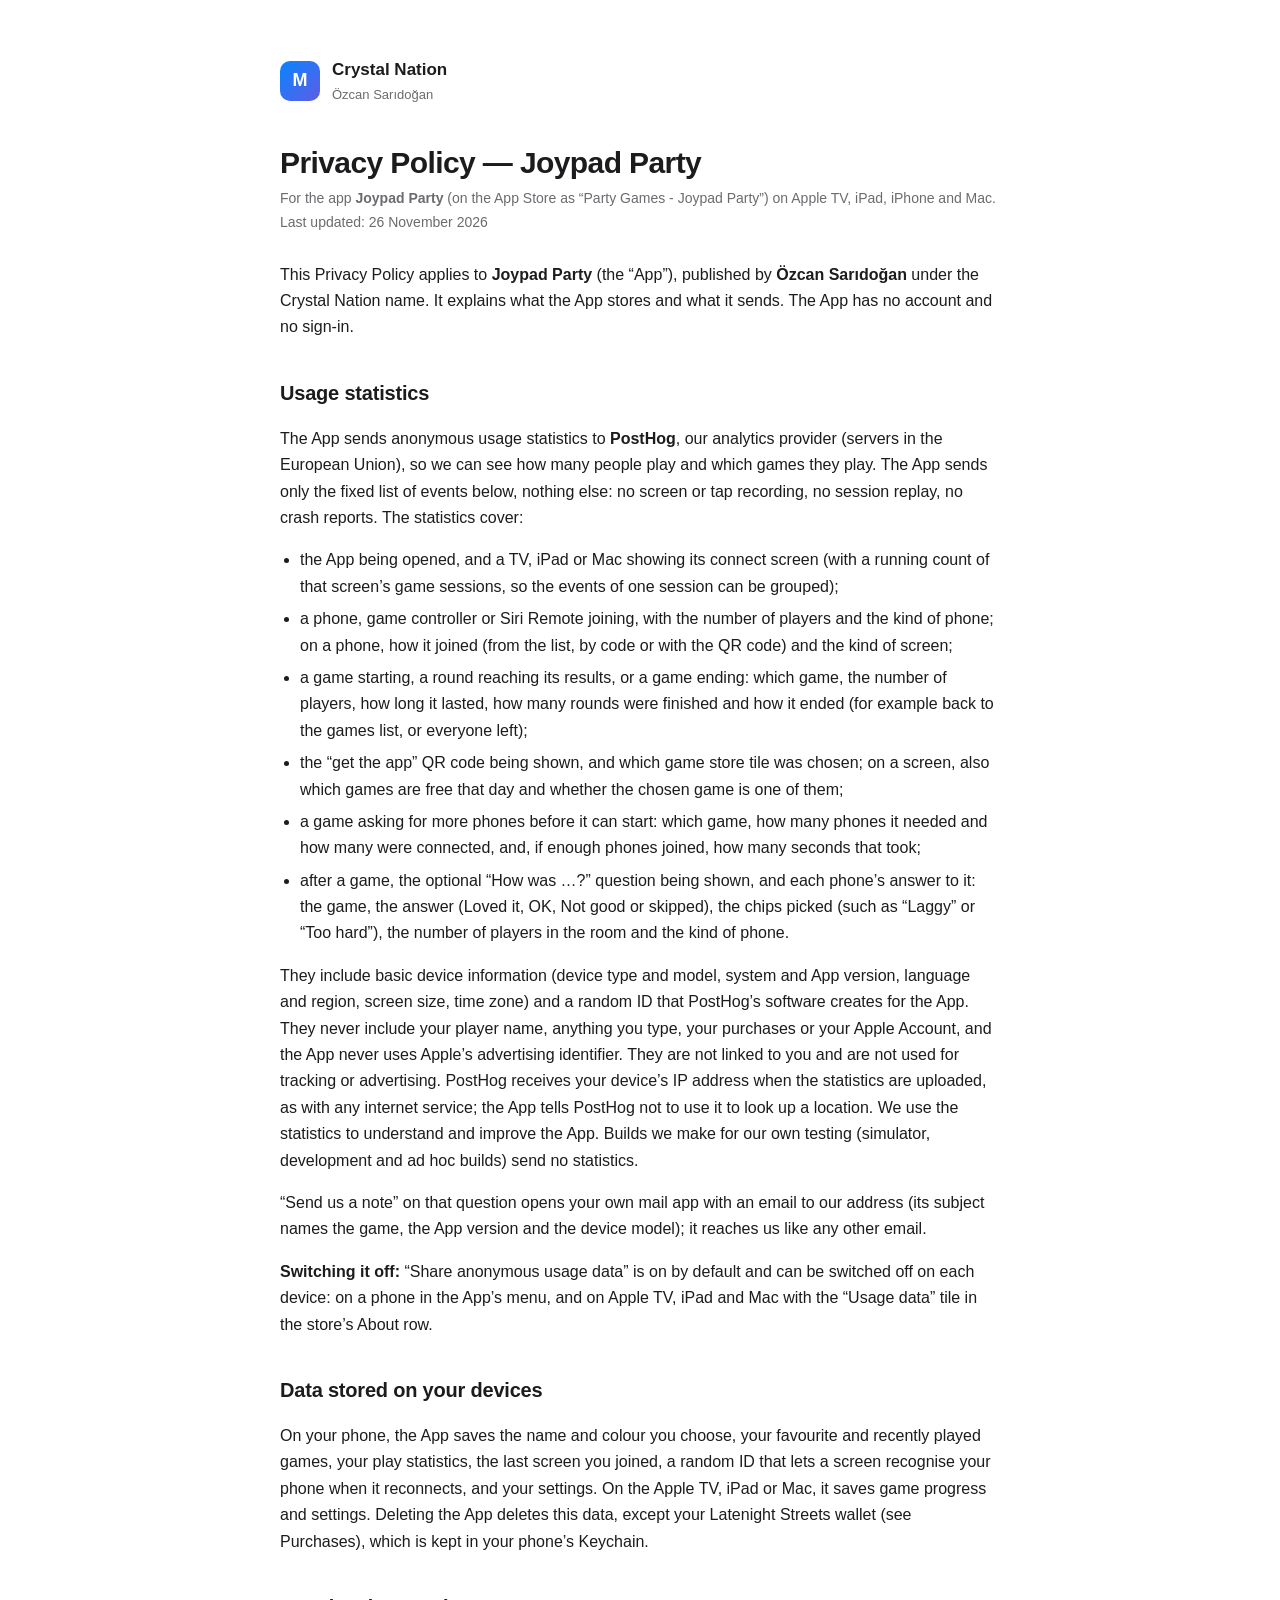
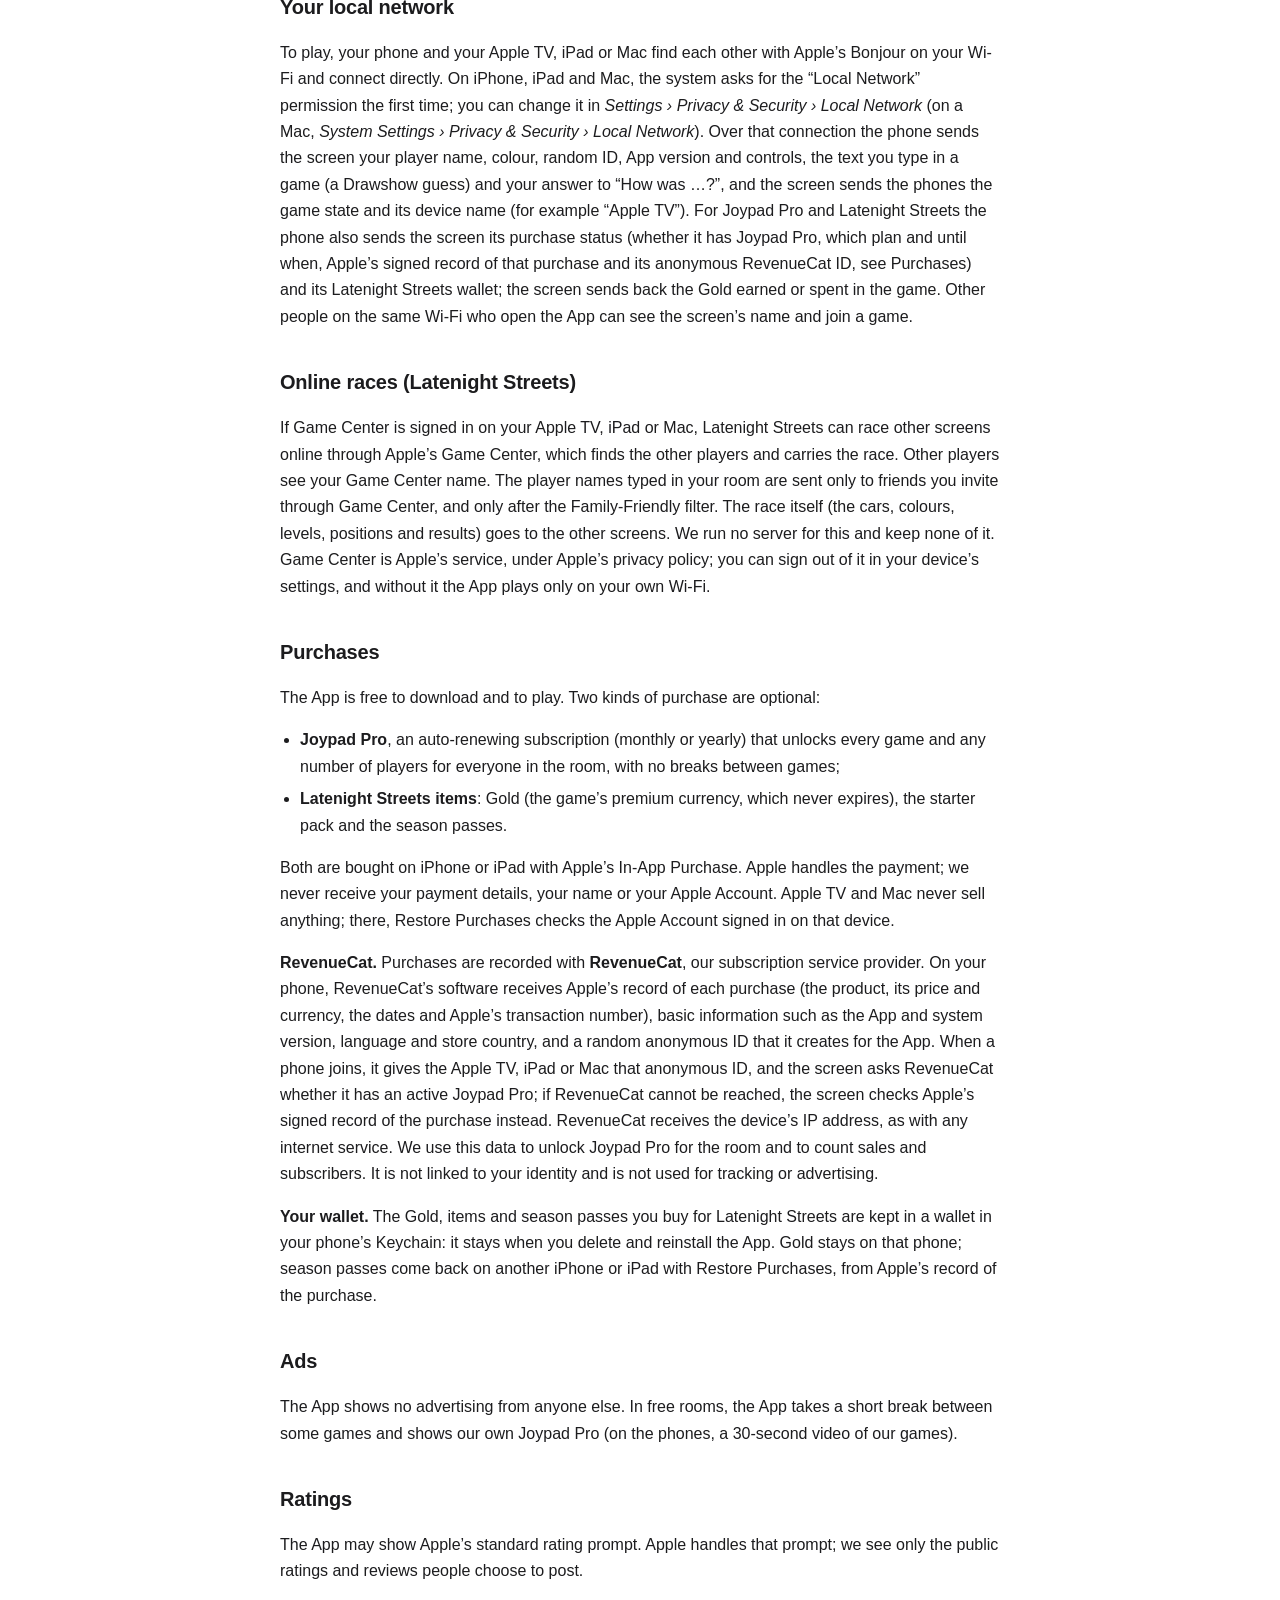
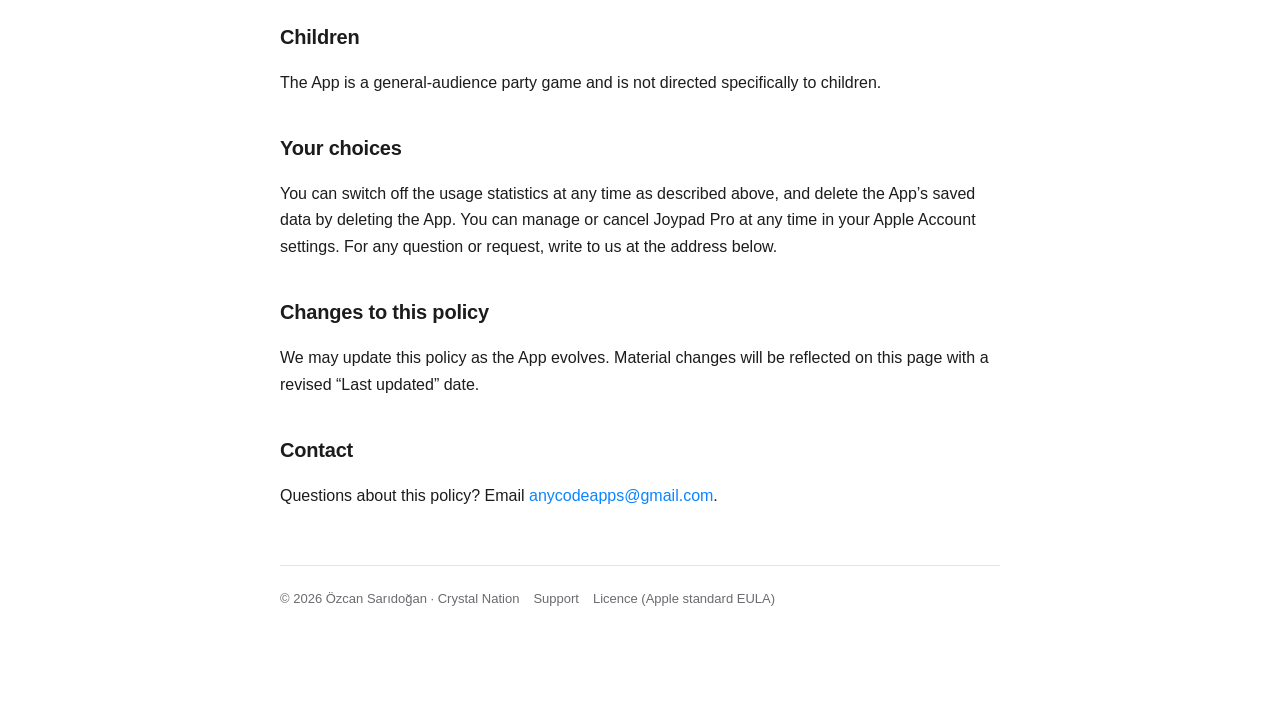
==== commit abc06024: "Joypad Party 1.3.1: online races via Game Center in the privacy policy; Moonhowl removed from the su" ====
--- a/privacy-joypad-party.html
+++ b/privacy-joypad-party.html
@@ -15,7 +15,7 @@
 
   <h1>Privacy Policy — Joypad Party</h1>
   <p class="updated" style="margin-bottom:0">For the app <strong>Joypad Party</strong> (on the App Store as “Party Games - Joypad Party”) on Apple TV, iPad, iPhone and Mac.</p>
-  <p class="updated">Last updated: 25 November 2026</p>
+  <p class="updated">Last updated: 26 November 2026</p>
 
   <p>This Privacy Policy applies to <strong>Joypad Party</strong> (the “App”), published by <strong>Özcan Sarıdoğan</strong>
   under the Crystal Nation name. It explains what the App stores and what it sends. The App has no account and no sign-in.</p>
@@ -59,6 +59,14 @@
   when, Apple’s signed record of that purchase and its anonymous RevenueCat ID, see Purchases) and its Latenight Streets
   wallet; the screen sends back the Gold earned or spent in the game. Other people on the
   same Wi-Fi who open the App can see the screen’s name and join a game.</p>
+
+  <h2>Online races (Latenight Streets)</h2>
+  <p>If Game Center is signed in on your Apple TV, iPad or Mac, Latenight Streets can race other screens online through
+  Apple’s Game Center, which finds the other players and carries the race. Other players see your Game Center name. The
+  player names typed in your room are sent only to friends you invite through Game Center, and only after the
+  Family-Friendly filter. The race itself (the cars, colours, levels, positions and results) goes to the other screens. We
+  run no server for this and keep none of it. Game Center is Apple’s service, under Apple’s privacy policy; you can sign
+  out of it in your device’s settings, and without it the App plays only on your own Wi-Fi.</p>
 
   <h2>Purchases</h2>
   <p>The App is free to download and to play. Two kinds of purchase are optional:</p>
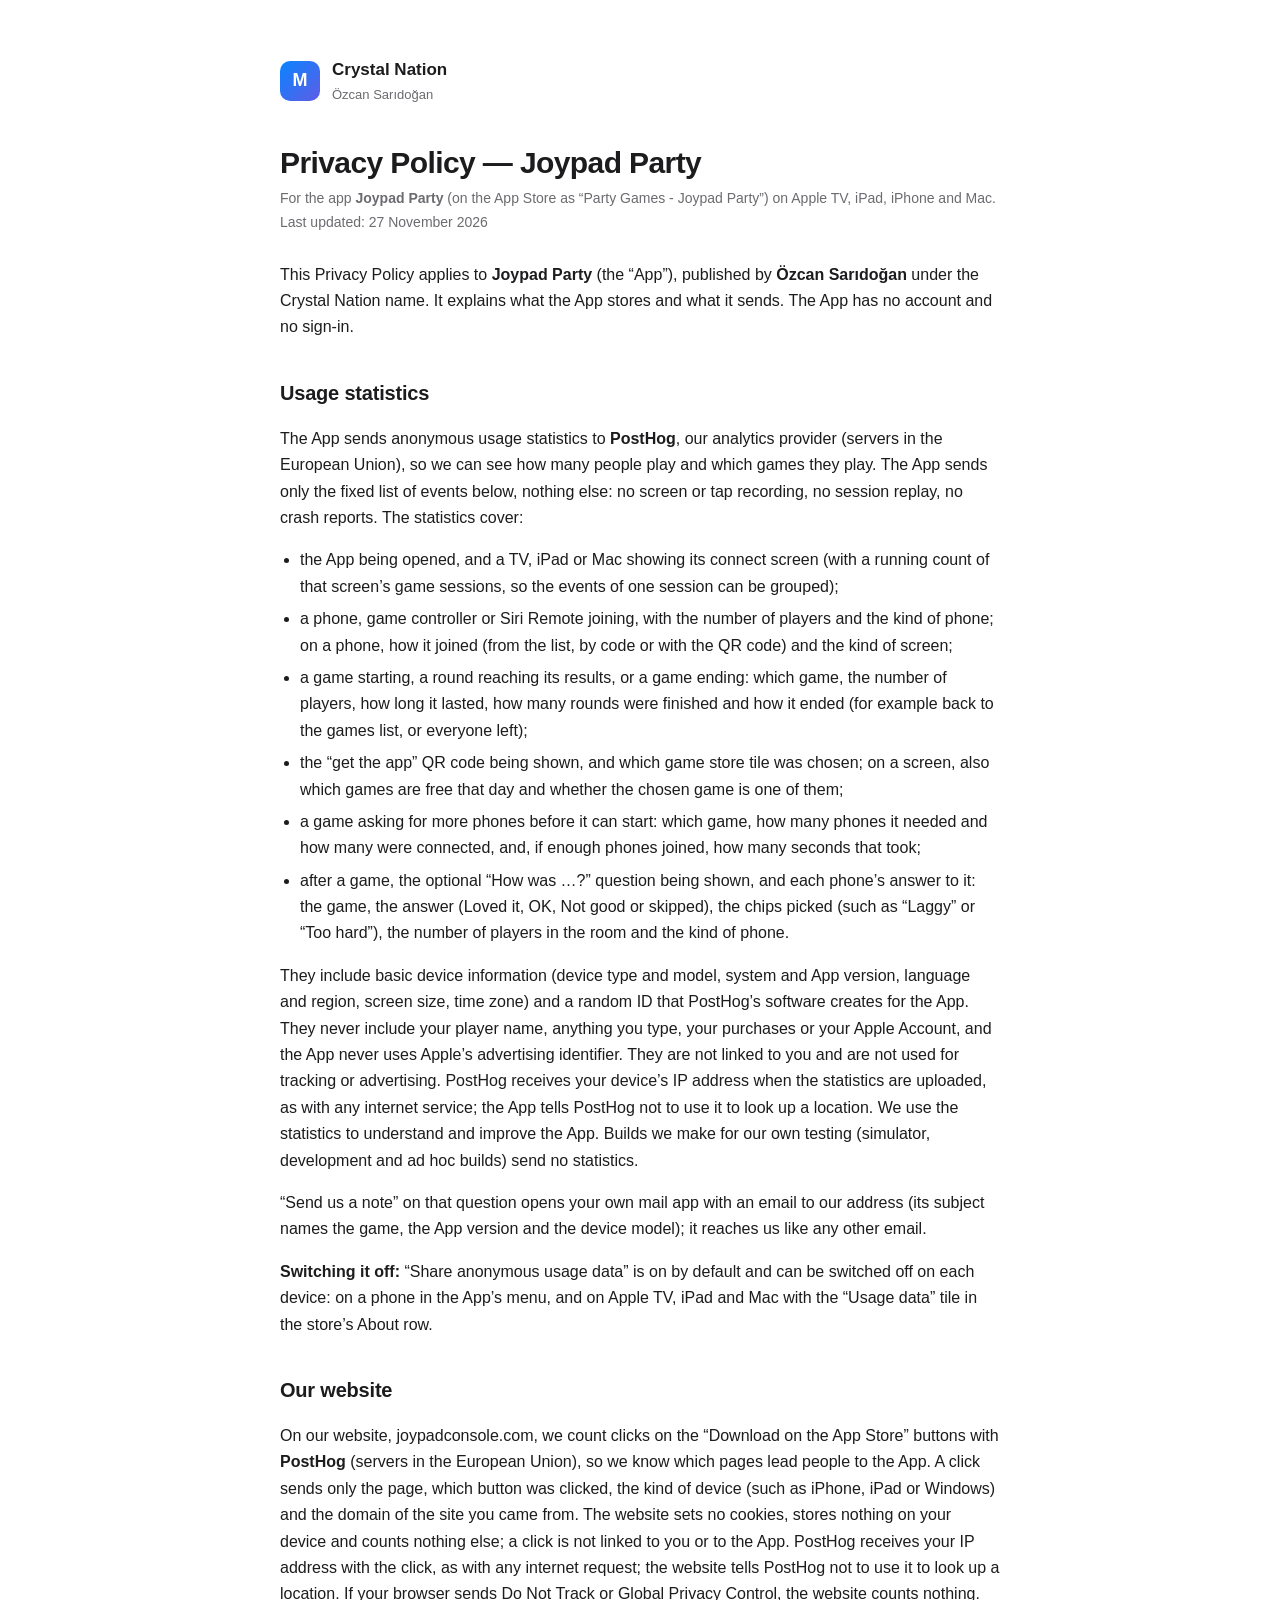
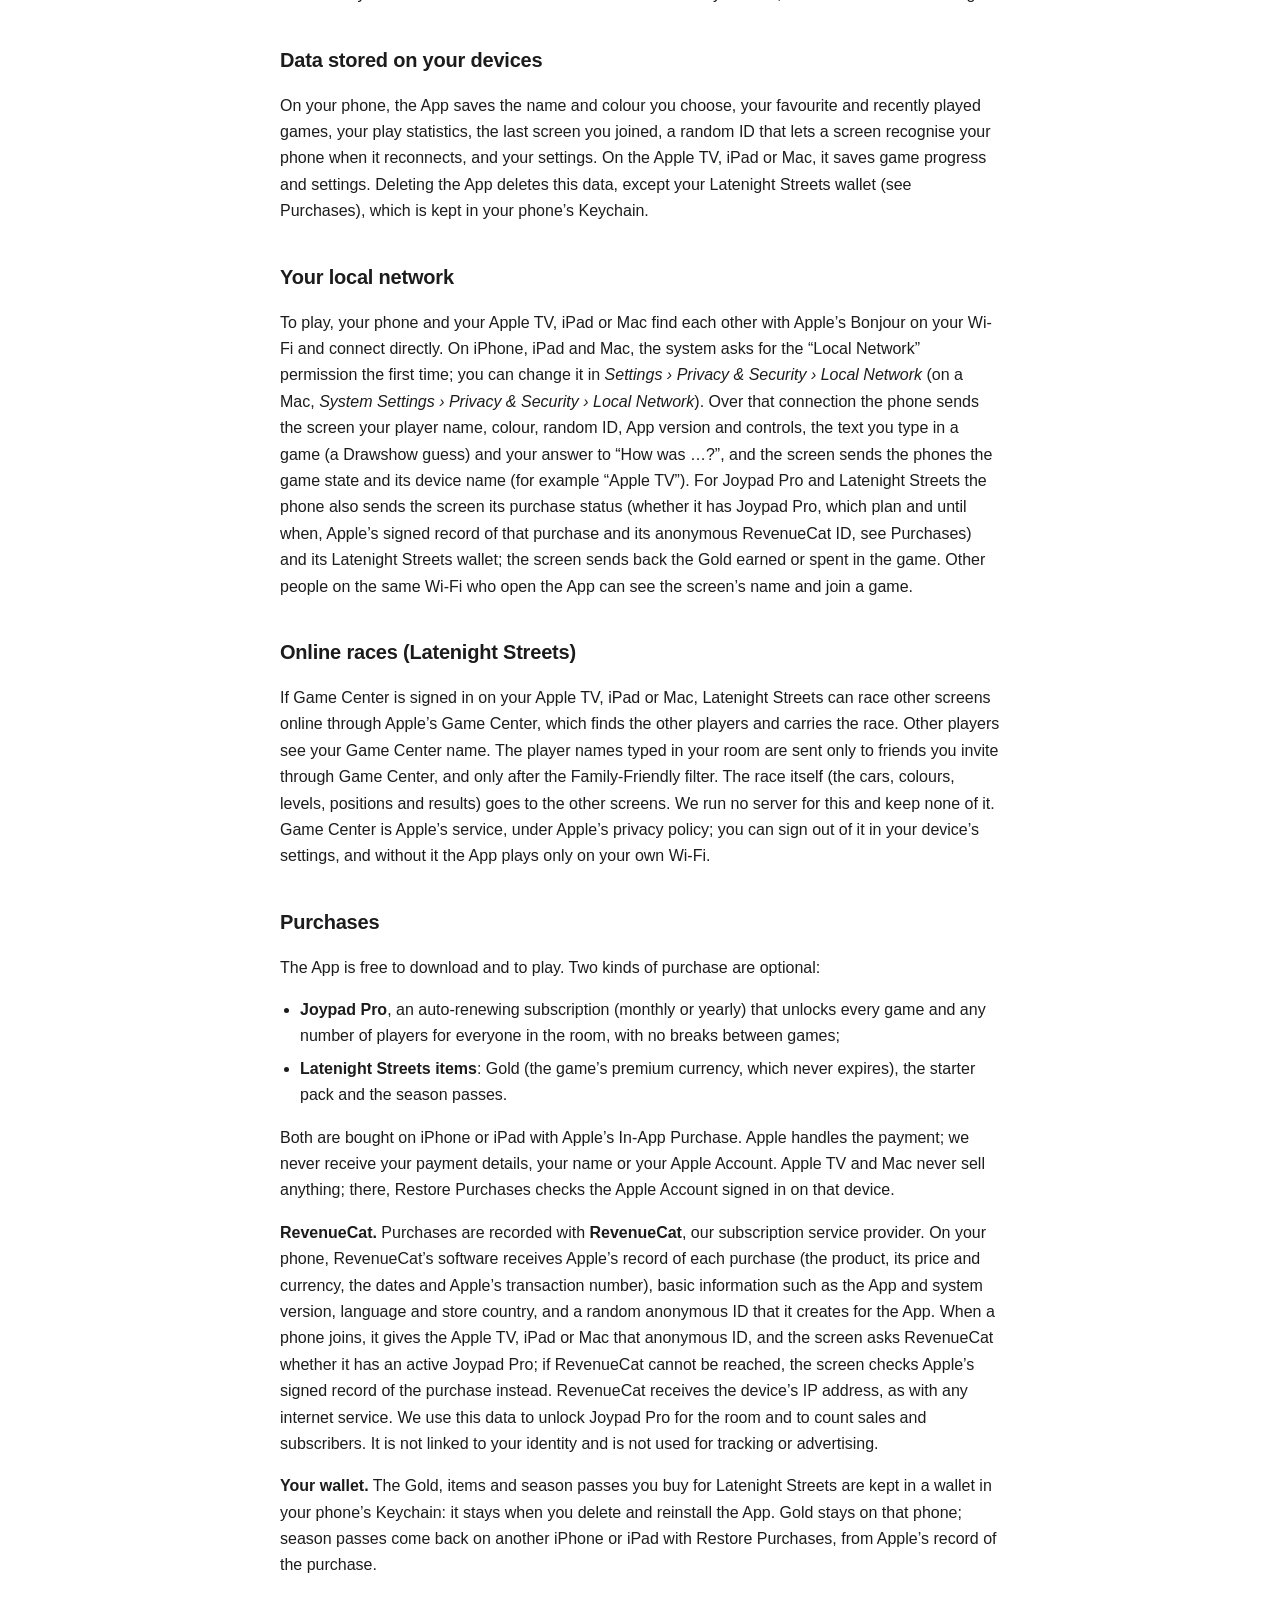
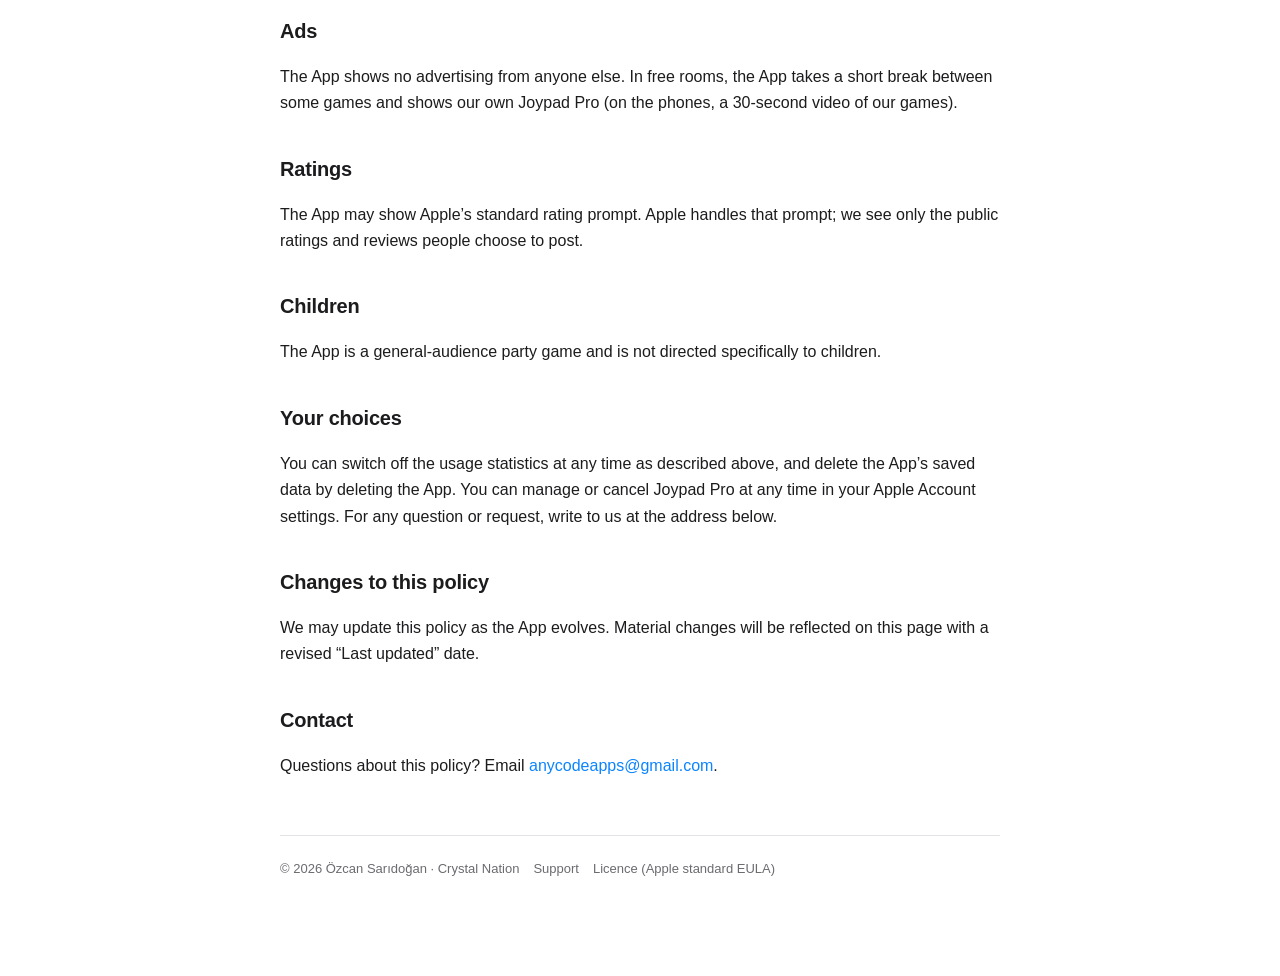
==== commit 3ed162a5: "Joypad Party privacy: website download-click count Co-Authored-By: Claude Opus 5.5 <noreply@anthropi" ====
--- a/privacy-joypad-party.html
+++ b/privacy-joypad-party.html
@@ -15,7 +15,7 @@
 
   <h1>Privacy Policy — Joypad Party</h1>
   <p class="updated" style="margin-bottom:0">For the app <strong>Joypad Party</strong> (on the App Store as “Party Games - Joypad Party”) on Apple TV, iPad, iPhone and Mac.</p>
-  <p class="updated">Last updated: 26 November 2026</p>
+  <p class="updated">Last updated: 27 November 2026</p>
 
   <p>This Privacy Policy applies to <strong>Joypad Party</strong> (the “App”), published by <strong>Özcan Sarıdoğan</strong>
   under the Crystal Nation name. It explains what the App stores and what it sends. The App has no account and no sign-in.</p>
@@ -42,6 +42,14 @@
   <p>“Send us a note” on that question opens your own mail app with an email to our address (its subject names the game, the App version and the device model); it reaches us like any other email.</p>
   <p><strong>Switching it off:</strong> “Share anonymous usage data” is on by default and can be switched off on each device:
   on a phone in the App’s menu, and on Apple TV, iPad and Mac with the “Usage data” tile in the store’s About row.</p>
+
+  <h2>Our website</h2>
+  <p>On our website, joypadconsole.com, we count clicks on the “Download on the App Store” buttons with <strong>PostHog</strong>
+  (servers in the European Union), so we know which pages lead people to the App. A click sends only the page, which
+  button was clicked, the kind of device (such as iPhone, iPad or Windows) and the domain of the site you came from. The
+  website sets no cookies, stores nothing on your device and counts nothing else; a click is not linked to you or to the
+  App. PostHog receives your IP address with the click, as with any internet request; the website tells PostHog not to use
+  it to look up a location. If your browser sends Do Not Track or Global Privacy Control, the website counts nothing.</p>
 
   <h2>Data stored on your devices</h2>
   <p>On your phone, the App saves the name and colour you choose, your favourite and recently played games, your play
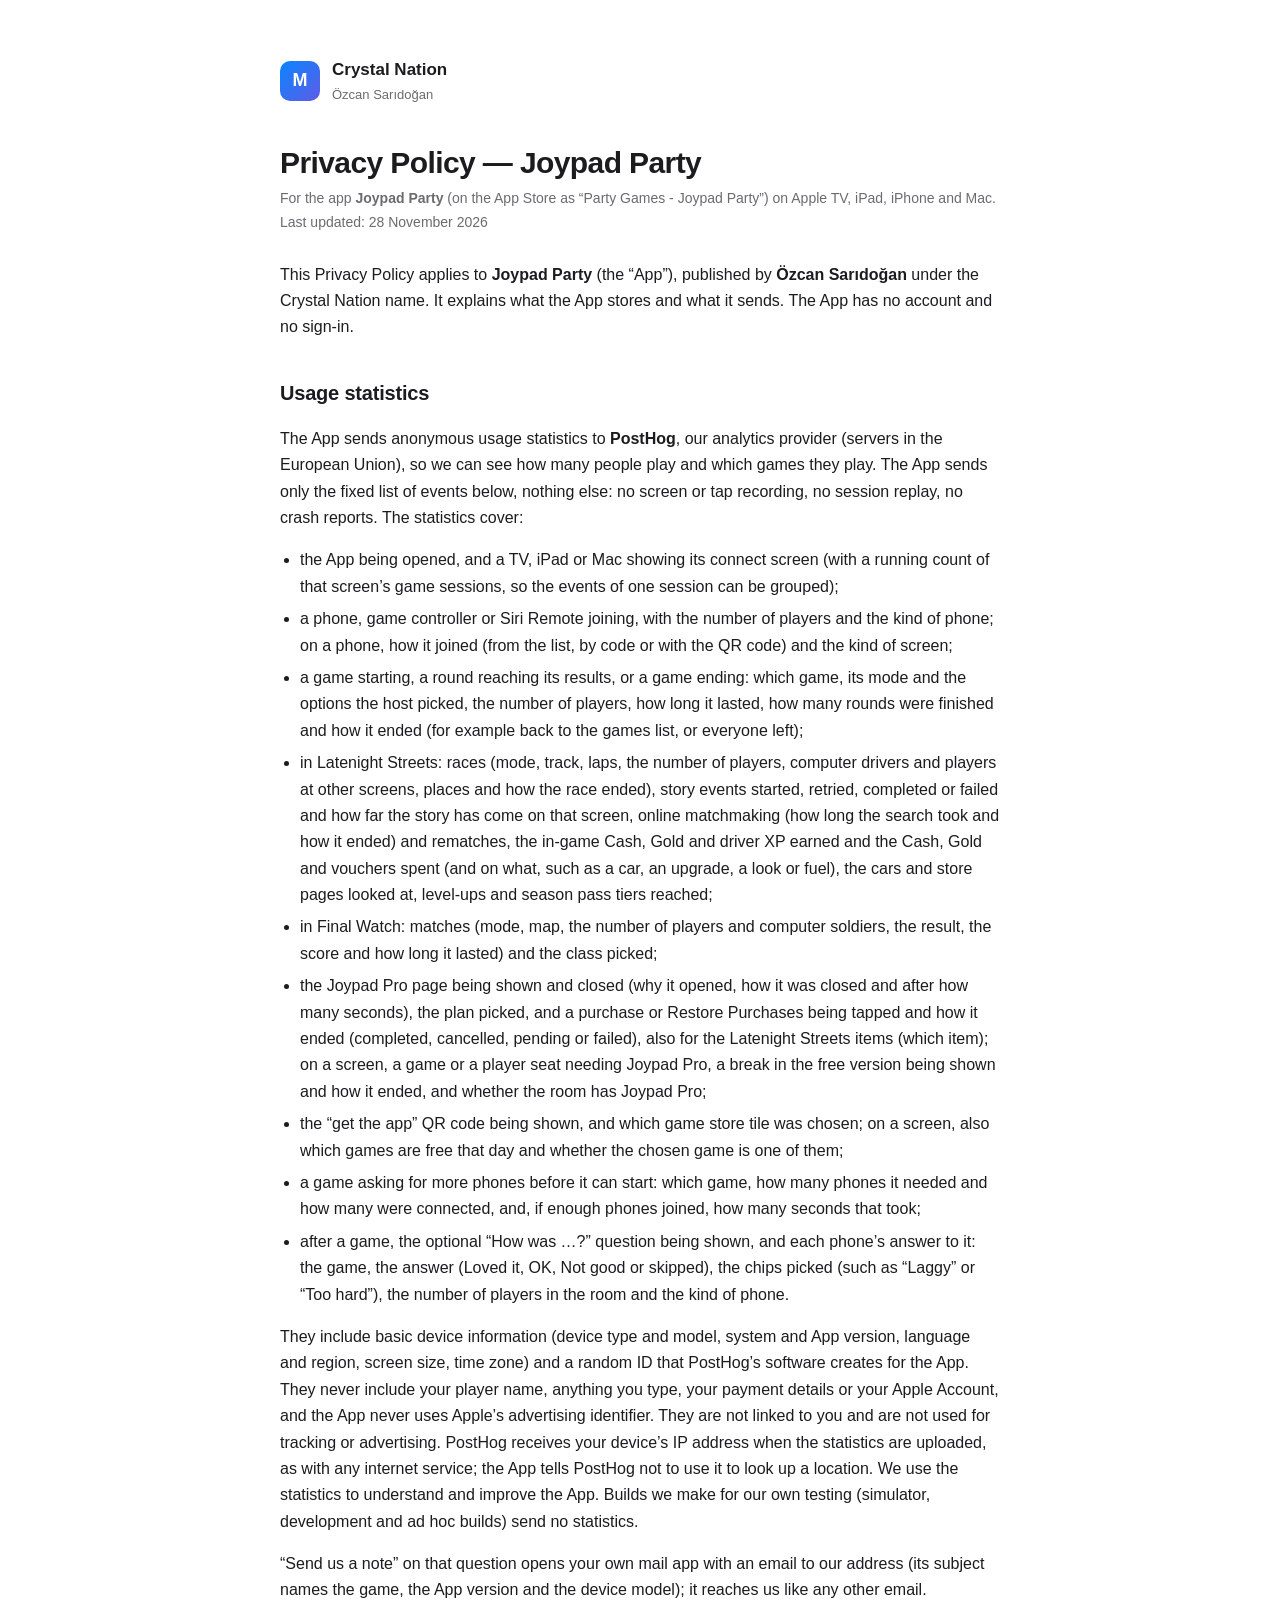
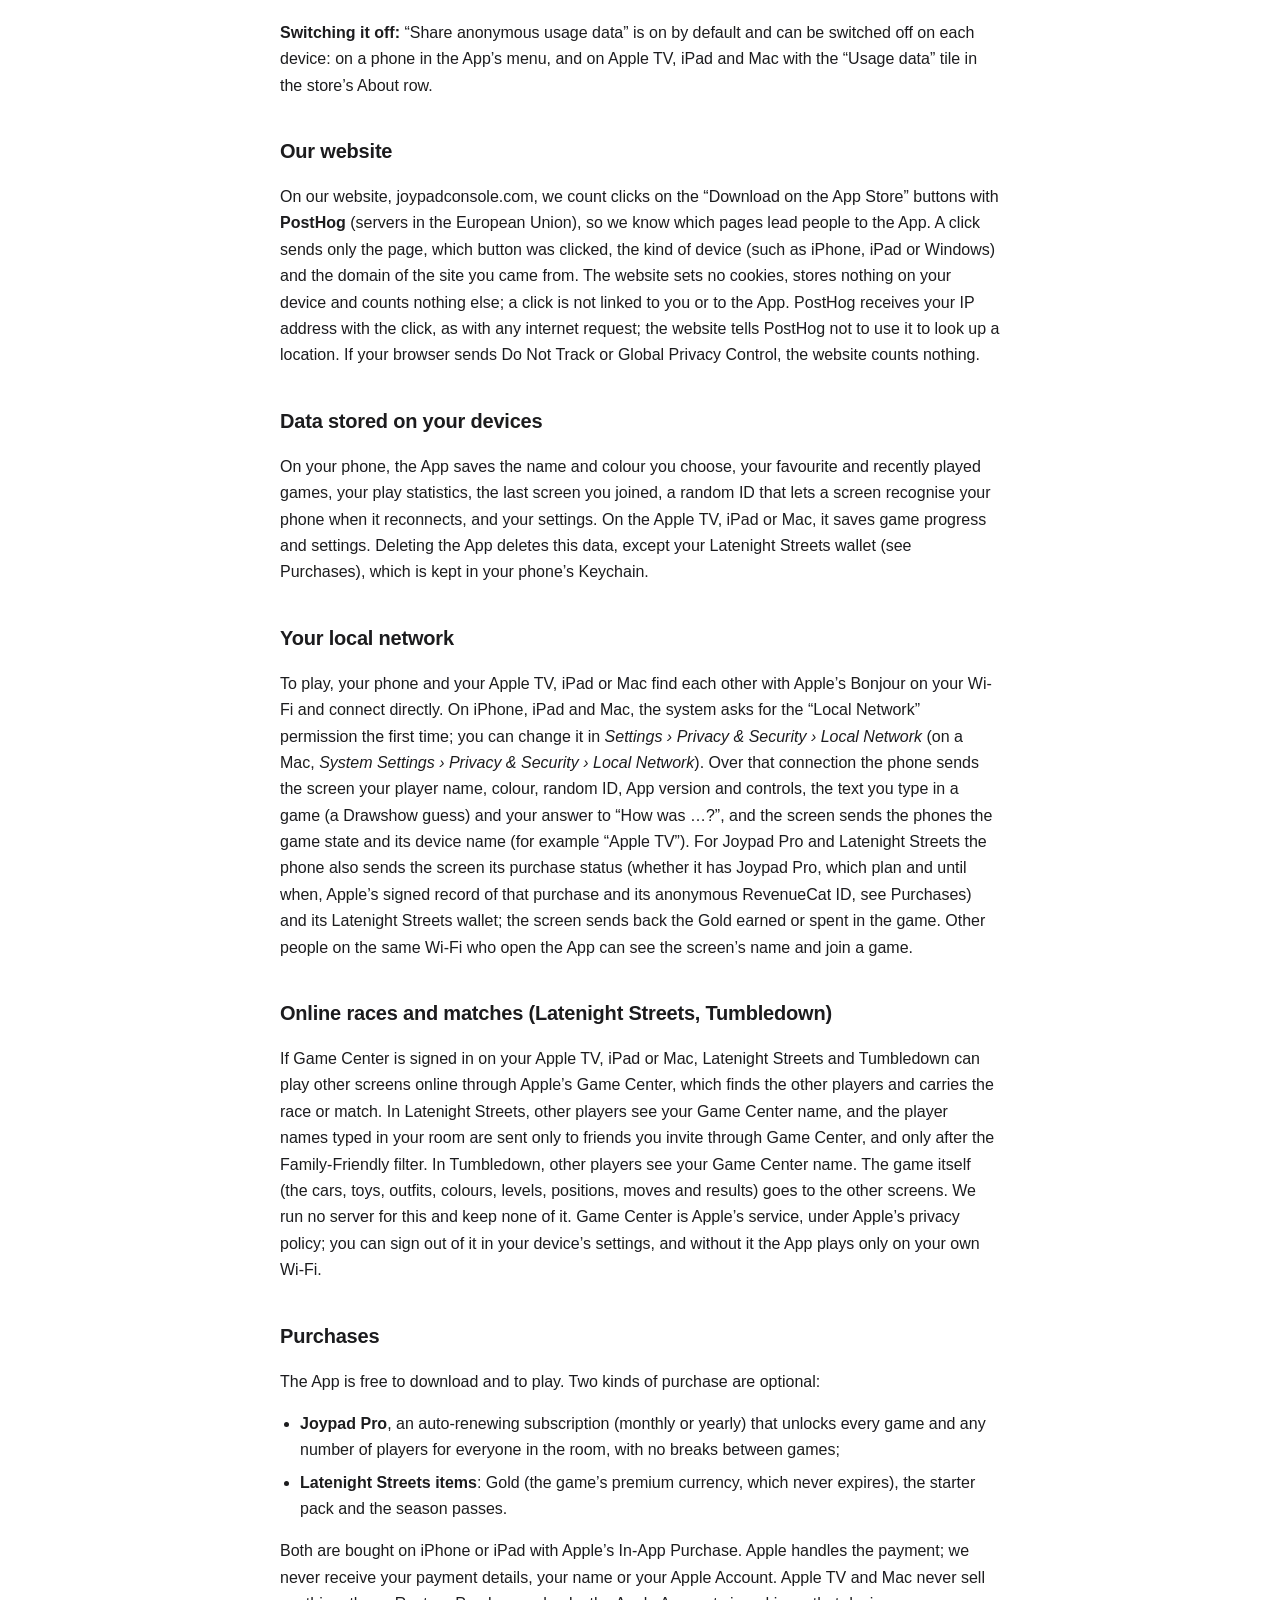
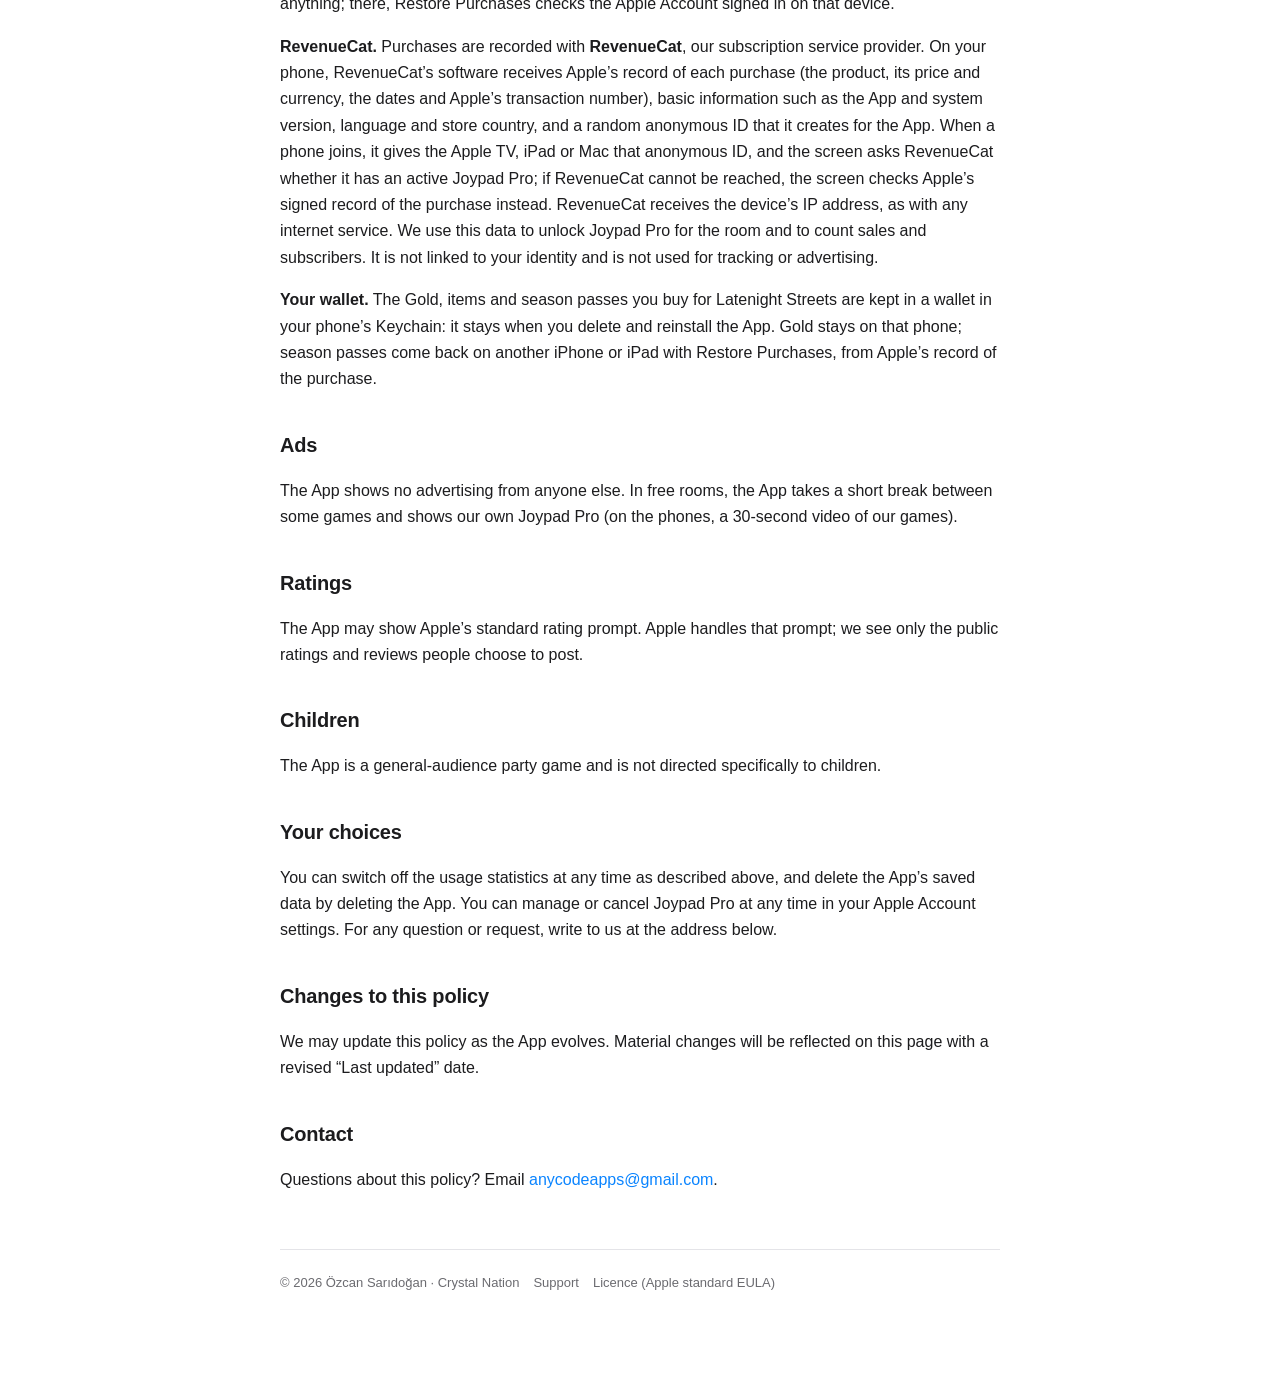
==== commit 052073e9: "Joypad Party 1.3.2: game modes, Latenight Streets and Final Watch play details, Pro page and purchas" ====
--- a/privacy-joypad-party.html
+++ b/privacy-joypad-party.html
@@ -15,7 +15,7 @@
 
   <h1>Privacy Policy — Joypad Party</h1>
   <p class="updated" style="margin-bottom:0">For the app <strong>Joypad Party</strong> (on the App Store as “Party Games - Joypad Party”) on Apple TV, iPad, iPhone and Mac.</p>
-  <p class="updated">Last updated: 27 November 2026</p>
+  <p class="updated">Last updated: 28 November 2026</p>
 
   <p>This Privacy Policy applies to <strong>Joypad Party</strong> (the “App”), published by <strong>Özcan Sarıdoğan</strong>
   under the Crystal Nation name. It explains what the App stores and what it sends. The App has no account and no sign-in.</p>
@@ -27,14 +27,17 @@
   <ul>
     <li>the App being opened, and a TV, iPad or Mac showing its connect screen (with a running count of that screen’s game sessions, so the events of one session can be grouped);</li>
     <li>a phone, game controller or Siri Remote joining, with the number of players and the kind of phone; on a phone, how it joined (from the list, by code or with the QR code) and the kind of screen;</li>
-    <li>a game starting, a round reaching its results, or a game ending: which game, the number of players, how long it lasted, how many rounds were finished and how it ended (for example back to the games list, or everyone left);</li>
+    <li>a game starting, a round reaching its results, or a game ending: which game, its mode and the options the host picked, the number of players, how long it lasted, how many rounds were finished and how it ended (for example back to the games list, or everyone left);</li>
+    <li>in Latenight Streets: races (mode, track, laps, the number of players, computer drivers and players at other screens, places and how the race ended), story events started, retried, completed or failed and how far the story has come on that screen, online matchmaking (how long the search took and how it ended) and rematches, the in-game Cash, Gold and driver XP earned and the Cash, Gold and vouchers spent (and on what, such as a car, an upgrade, a look or fuel), the cars and store pages looked at, level-ups and season pass tiers reached;</li>
+    <li>in Final Watch: matches (mode, map, the number of players and computer soldiers, the result, the score and how long it lasted) and the class picked;</li>
+    <li>the Joypad Pro page being shown and closed (why it opened, how it was closed and after how many seconds), the plan picked, and a purchase or Restore Purchases being tapped and how it ended (completed, cancelled, pending or failed), also for the Latenight Streets items (which item); on a screen, a game or a player seat needing Joypad Pro, a break in the free version being shown and how it ended, and whether the room has Joypad Pro;</li>
     <li>the “get the app” QR code being shown, and which game store tile was chosen; on a screen, also which games are free that day and whether the chosen game is one of them;</li>
     <li>a game asking for more phones before it can start: which game, how many phones it needed and how many were connected, and, if enough phones joined, how many seconds that took;</li>
     <li>after a game, the optional “How was …?” question being shown, and each phone’s answer to it: the game, the answer (Loved it, OK, Not good or skipped), the chips picked (such as “Laggy” or “Too hard”), the number of players in the room and the kind of phone.</li>
   </ul>
   <p>They include basic device information (device type and model, system and App version, language and region, screen
   size, time zone) and a random ID that PostHog’s software creates for the App. They never include your player name,
-  anything you type, your purchases or your Apple Account, and the App never uses Apple’s advertising identifier. They are
+  anything you type, your payment details or your Apple Account, and the App never uses Apple’s advertising identifier. They are
   not linked to you and are not used for tracking or advertising. PostHog receives your device’s IP address when the
   statistics are uploaded, as with any internet service; the App tells PostHog not to use it to look up a location. We use
   the statistics to understand and improve the App. Builds we make for our own testing (simulator, development and ad hoc
@@ -68,11 +71,12 @@
   wallet; the screen sends back the Gold earned or spent in the game. Other people on the
   same Wi-Fi who open the App can see the screen’s name and join a game.</p>
 
-  <h2>Online races (Latenight Streets)</h2>
-  <p>If Game Center is signed in on your Apple TV, iPad or Mac, Latenight Streets can race other screens online through
-  Apple’s Game Center, which finds the other players and carries the race. Other players see your Game Center name. The
-  player names typed in your room are sent only to friends you invite through Game Center, and only after the
-  Family-Friendly filter. The race itself (the cars, colours, levels, positions and results) goes to the other screens. We
+  <h2>Online races and matches (Latenight Streets, Tumbledown)</h2>
+  <p>If Game Center is signed in on your Apple TV, iPad or Mac, Latenight Streets and Tumbledown can play other screens
+  online through Apple’s Game Center, which finds the other players and carries the race or match. In Latenight Streets,
+  other players see your Game Center name, and the player names typed in your room are sent only to friends you invite
+  through Game Center, and only after the Family-Friendly filter. In Tumbledown, other players see your Game Center name.
+  The game itself (the cars, toys, outfits, colours, levels, positions, moves and results) goes to the other screens. We
   run no server for this and keep none of it. Game Center is Apple’s service, under Apple’s privacy policy; you can sign
   out of it in your device’s settings, and without it the App plays only on your own Wi-Fi.</p>
 
